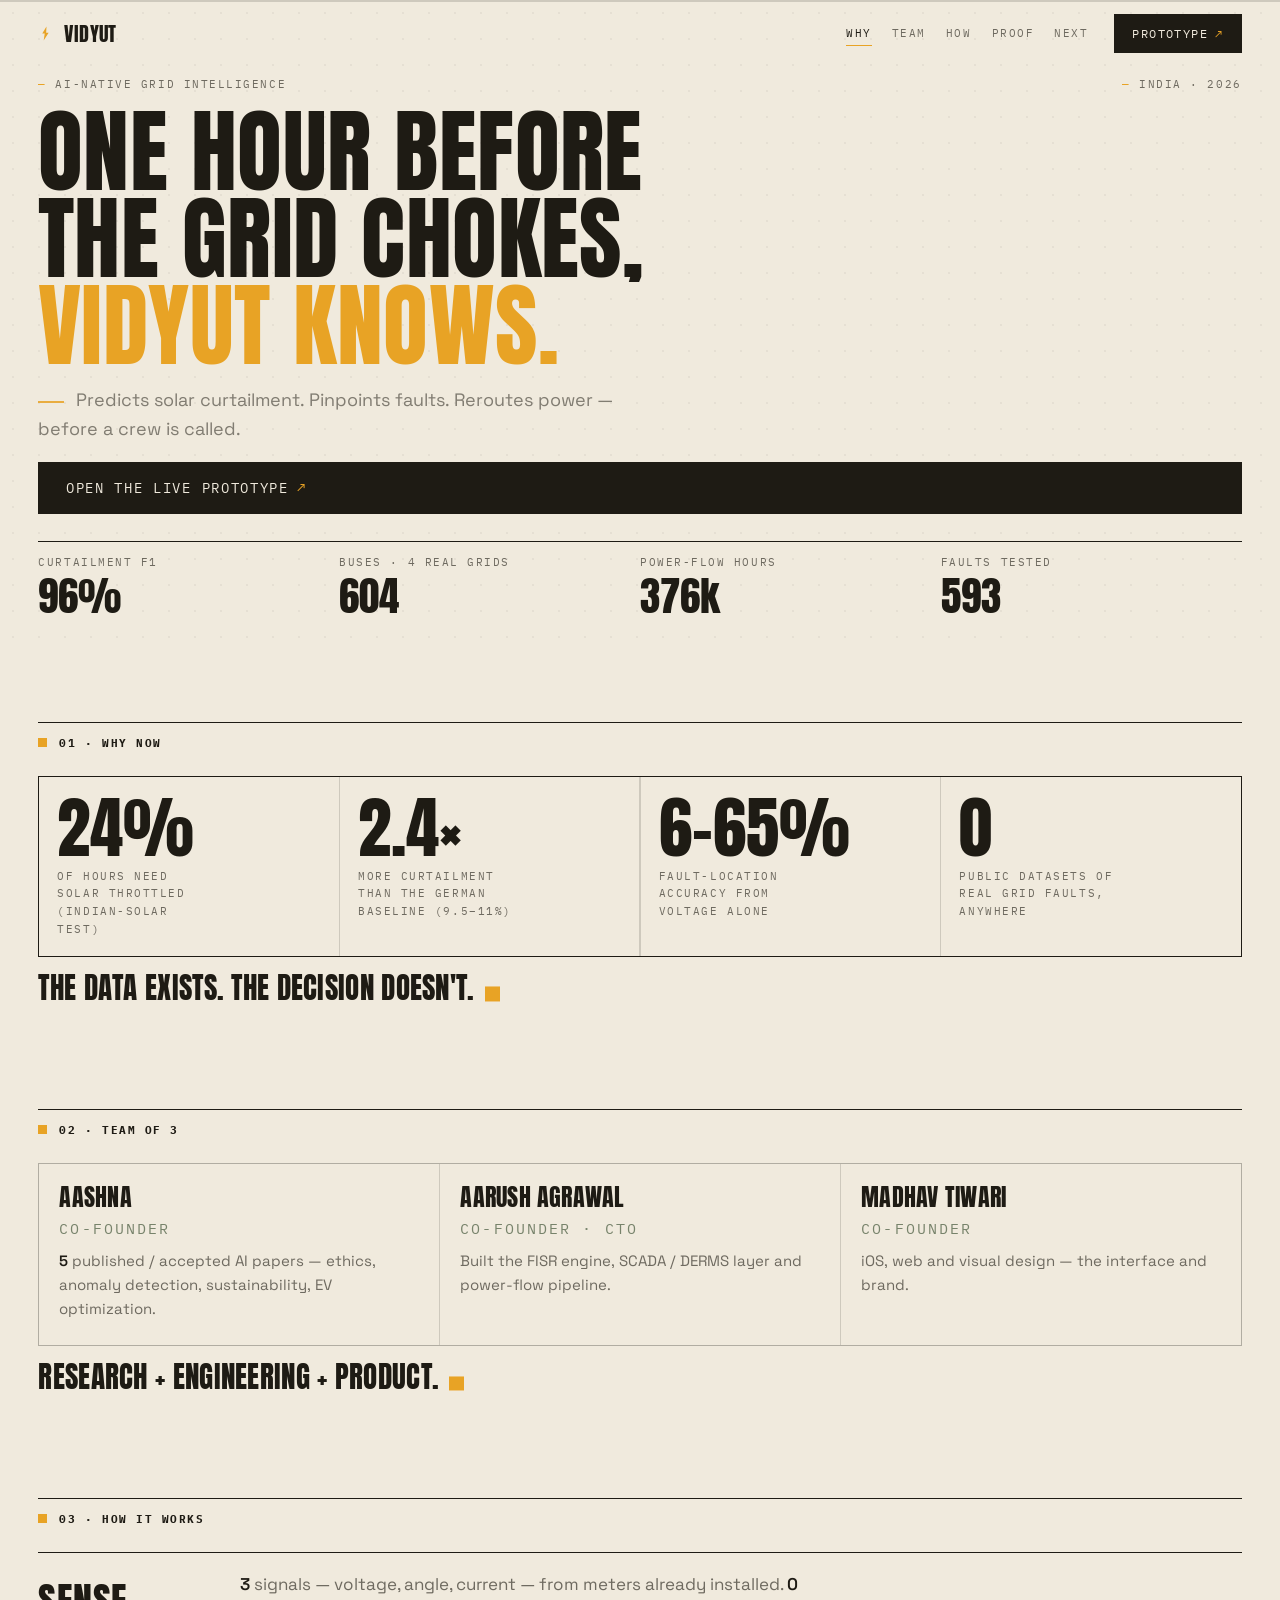
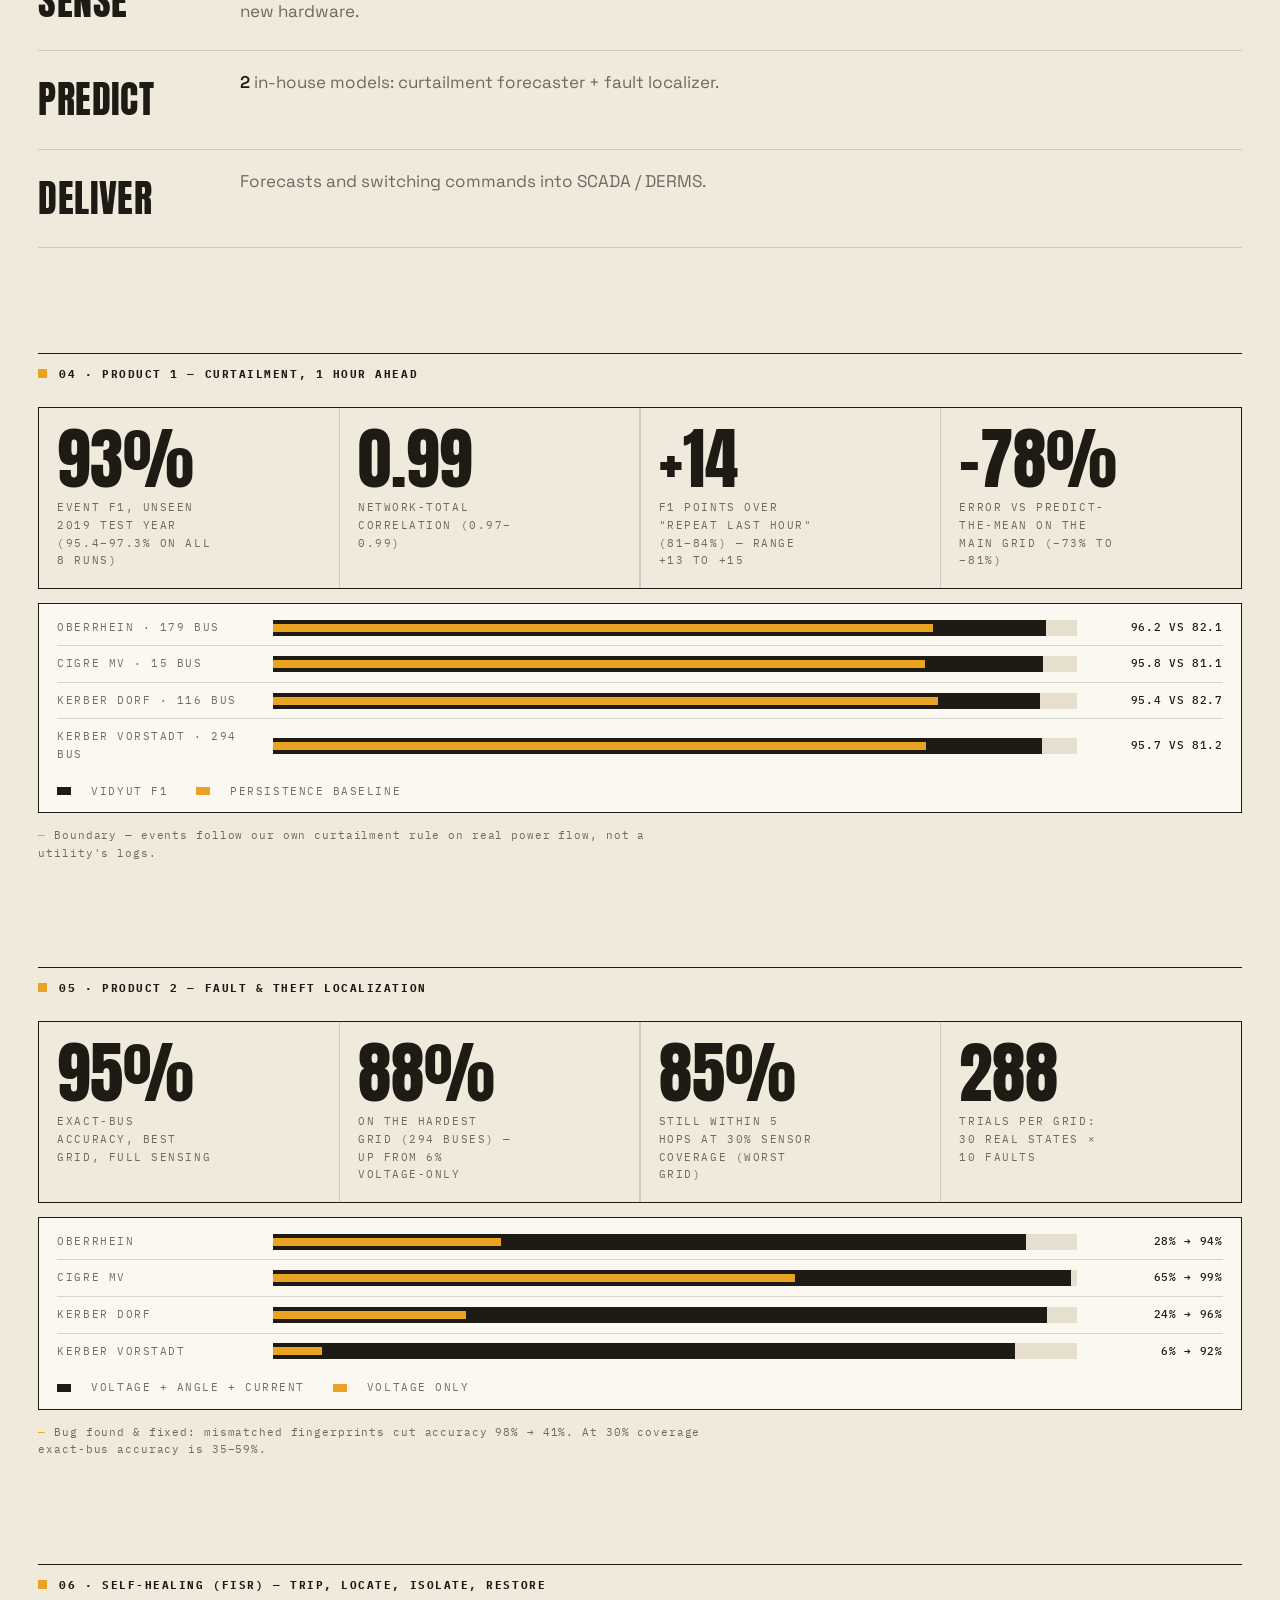
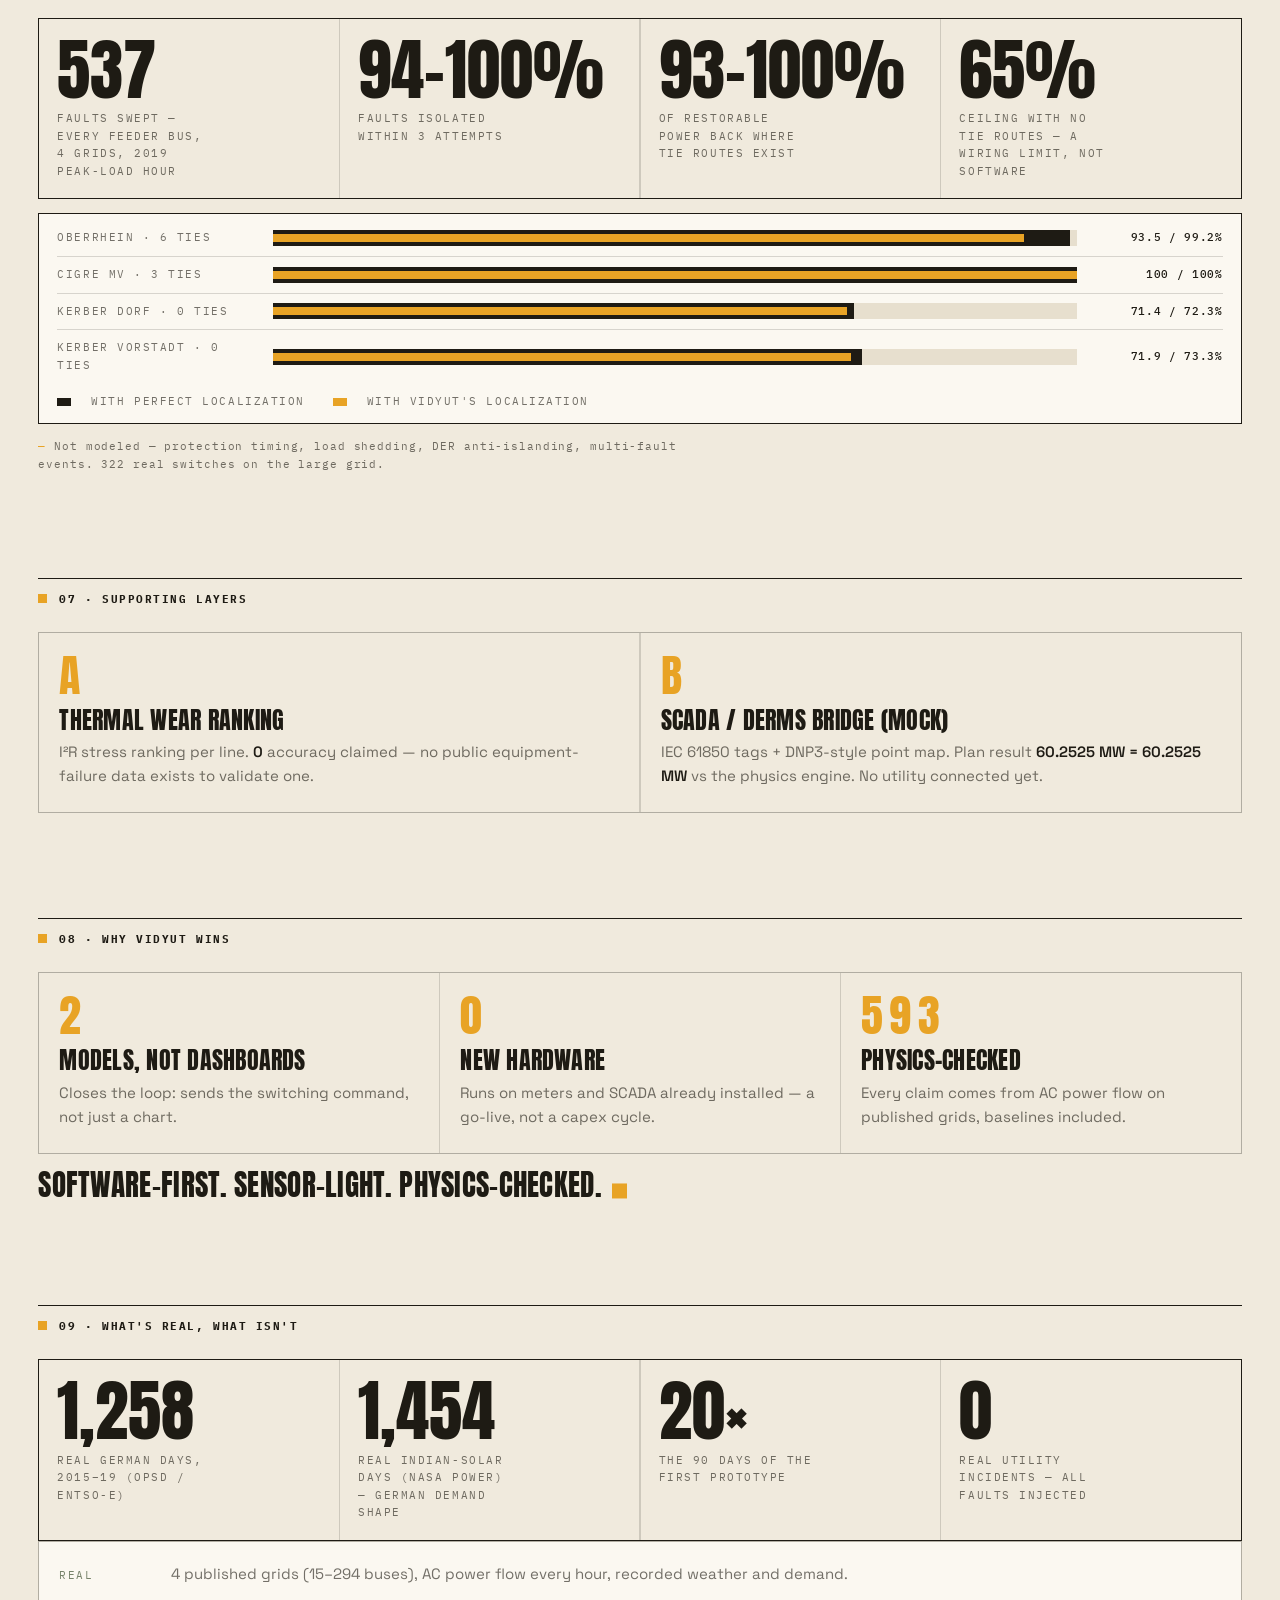
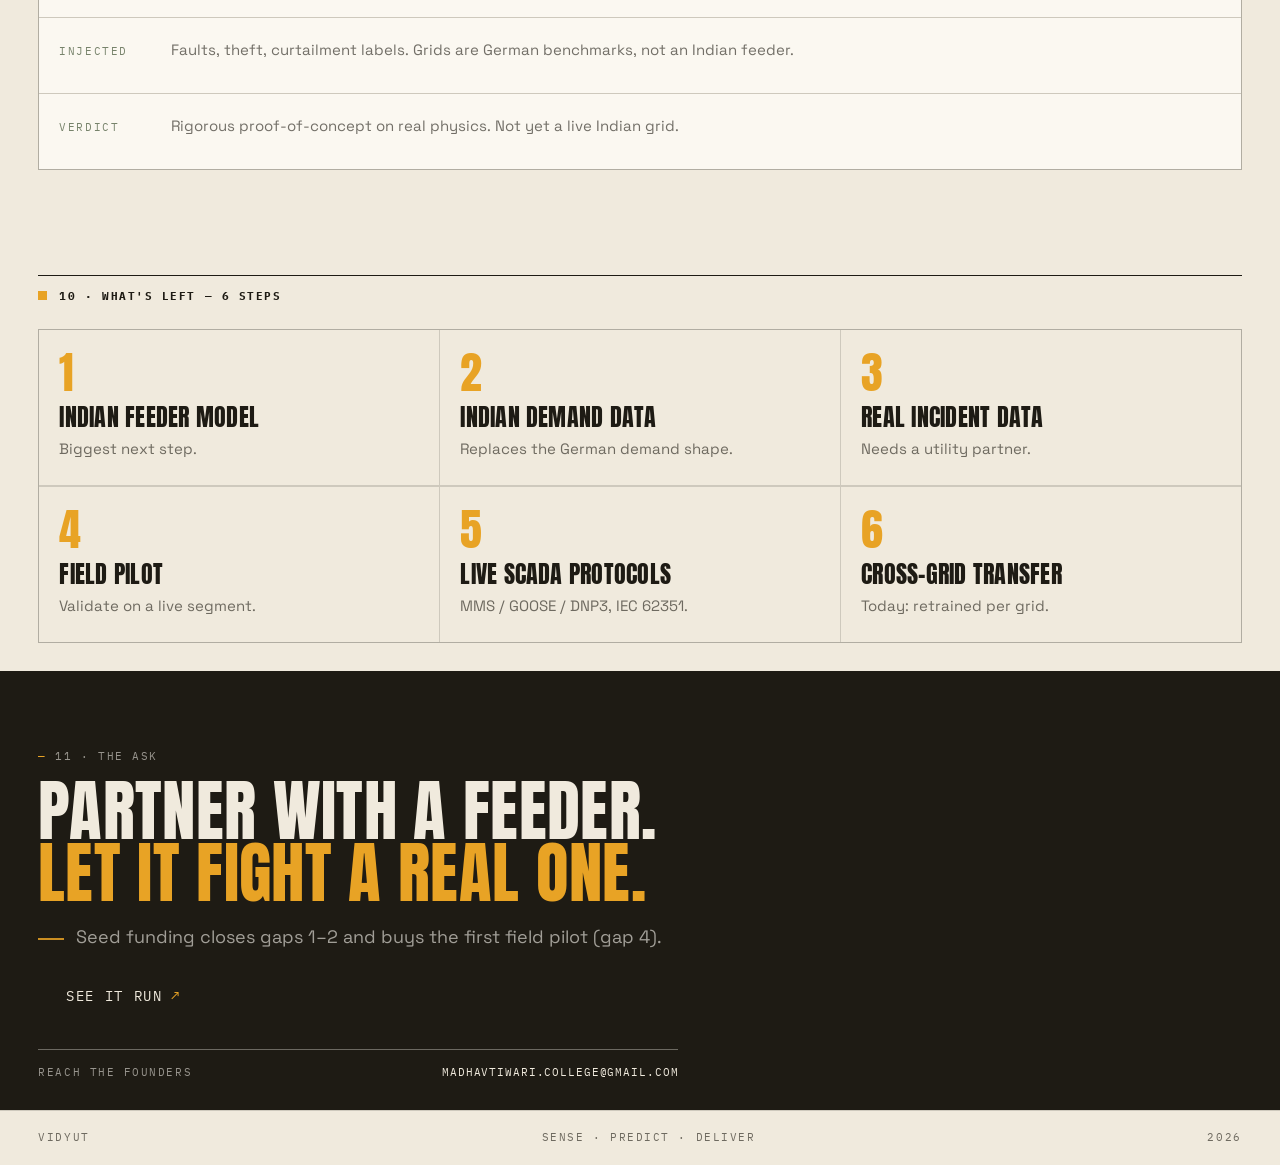
==== pitch/index.html @ 054ec623 "Add number-led pitch deck (pitch/) Rewrote the HTML pitch deck: ~39% fewer words, stat strips and co" ====
<!DOCTYPE html>
<html lang="en">
<head>
  <meta charset="UTF-8" />
  <meta name="viewport" content="width=device-width, initial-scale=1.0" />
  <title>Vidyut — Pitch Deck</title>
  <meta name="description" content="Vidyut: grid intelligence that predicts curtailment, localizes faults and heals the feeder." />
  <link rel="preconnect" href="https://fonts.googleapis.com" />
  <link rel="preconnect" href="https://fonts.gstatic.com" crossorigin />
  <link href="https://fonts.googleapis.com/css2?family=Anton&family=Space+Grotesk:wght@400;500;600&family=IBM+Plex+Mono:wght@400;500&display=swap" rel="stylesheet" />
  <link rel="stylesheet" href="styles.css" />
</head>
<body>

<div class="progress"><span id="bar"></span></div>

<header class="top" id="top">
  <a class="mark" href="#head">
    <svg viewBox="0 0 24 24" aria-hidden="true"><path d="M12 2 6 12h3.5L8 22l7-11h-3.5z"/></svg>
    <span>Vidyut</span>
  </a>
  <nav class="top-links">
    <a href="#why">Why</a>
    <a href="#team">Team</a>
    <a href="#how">How</a>
    <a href="#tested">Proof</a>
    <a href="#gaps">Next</a>
  </nav>
  <a class="cta" href="../website/index.html" target="_blank" rel="noopener">Prototype <em>↗</em></a>
</header>

<main class="deck" id="deck">

<!-- 1 · HEAD -->
<section class="pane head" id="head">
  <p class="meta mono"><span>AI-native grid intelligence</span><span>India · 2026</span></p>
  <h1 class="lines">
    <span class="line"><em>One hour before</em></span>
    <span class="line"><em>the grid chokes,</em></span>
    <span class="line"><em>Vidyut knows.</em></span>
  </h1>
  <p class="lede">Predicts solar curtailment. Pinpoints faults. Reroutes power — before a crew is called.</p>
  <a class="cta big" href="../website/index.html" target="_blank" rel="noopener">Open the live prototype <em>↗</em></a>
  <dl class="ticker">
    <div><dt class="mono">Curtailment F1</dt><dd data-count="96" data-after="%">0%</dd></div>
    <div><dt class="mono">Buses · 4 real grids</dt><dd data-count="604">0</dd></div>
    <div><dt class="mono">Power-flow hours</dt><dd data-count="376" data-k="k">0k</dd></div>
    <div><dt class="mono">Faults tested</dt><dd data-count="593">0</dd></div>
  </dl>
</section>

<!-- 2 · WHY -->
<section class="pane why" id="why">
  <h2 class="tag mono">01 · Why now</h2>
  <div class="board">
    <div class="cell"><span class="n" data-count="24" data-after="%">0%</span><span class="l mono">of hours need solar throttled (Indian-solar test)</span></div>
    <div class="cell"><span class="n">2.4×</span><span class="l mono">more curtailment than the German baseline (9.5–11%)</span></div>
    <div class="cell"><span class="n">6–65%</span><span class="l mono">fault-location accuracy from voltage alone</span></div>
    <div class="cell"><span class="n" data-count="0">0</span><span class="l mono">public datasets of real grid faults, anywhere</span></div>
  </div>
  <p class="aside">The data exists. The decision doesn't.</p>
</section>

<!-- 3 · TEAM -->
<section class="pane team" id="team">
  <h2 class="tag mono">02 · Team of 3</h2>
  <div class="ledger three">
    <article class="entry"><h3>Aashna</h3><p class="k mono">Co-founder</p><p><b>5</b> published / accepted AI papers — ethics, anomaly detection, sustainability, EV optimization.</p></article>
    <article class="entry"><h3>Aarush Agrawal</h3><p class="k mono">Co-founder · CTO</p><p>Built the FISR engine, SCADA / DERMS layer and power-flow pipeline.</p></article>
    <article class="entry"><h3>Madhav Tiwari</h3><p class="k mono">Co-founder</p><p>iOS, web and visual design — the interface and brand.</p></article>
  </div>
  <p class="aside">Research + engineering + product.</p>
</section>

<!-- 4 · HOW -->
<section class="pane how" id="how">
  <h2 class="tag mono">03 · How it works</h2>
  <ol class="rail">
    <li class="step"><span class="k mono">Sense</span><p><b>3</b> signals — voltage, angle, current — from meters already installed. <b>0</b> new hardware.</p></li>
    <li class="step"><span class="k mono">Predict</span><p><b>2</b> in-house models: curtailment forecaster + fault localizer.</p></li>
    <li class="step"><span class="k mono">Deliver</span><p>Forecasts and switching commands into SCADA / DERMS.</p></li>
  </ol>
</section>

<!-- 5 · PRODUCT 1 — CURTAILMENT -->
<section class="pane curtail" id="curtail">
  <h2 class="tag mono">04 · Product 1 — Curtailment, 1 hour ahead</h2>
  <div class="board">
    <div class="cell"><span class="n" data-count="96" data-after="%">0%</span><span class="l mono">event F1, unseen 2019 test year (95.4–97.3% on all 8 runs)</span></div>
    <div class="cell"><span class="n">0.99</span><span class="l mono">network-total correlation (0.97–0.99)</span></div>
    <div class="cell"><span class="n">+14</span><span class="l mono">F1 points over "repeat last hour" (81–84%) — range +13 to +15</span></div>
    <div class="cell"><span class="n">−78%</span><span class="l mono">error vs predict-the-mean on the main grid (−73% to −81%)</span></div>
  </div>
  <div class="bars" aria-label="Event F1 per grid, German 2019 test">
    <div class="bar-row"><span class="mono">Oberrhein · 179 bus</span><div class="track"><i class="hi" style="--w:96.2%"></i><i class="lo" style="--w:82.1%"></i></div><b class="mono">96.2 vs 82.1</b></div>
    <div class="bar-row"><span class="mono">CIGRE MV · 15 bus</span><div class="track"><i class="hi" style="--w:95.8%"></i><i class="lo" style="--w:81.1%"></i></div><b class="mono">95.8 vs 81.1</b></div>
    <div class="bar-row"><span class="mono">Kerber Dorf · 116 bus</span><div class="track"><i class="hi" style="--w:95.4%"></i><i class="lo" style="--w:82.7%"></i></div><b class="mono">95.4 vs 82.7</b></div>
    <div class="bar-row"><span class="mono">Kerber Vorstadt · 294 bus</span><div class="track"><i class="hi" style="--w:95.7%"></i><i class="lo" style="--w:81.2%"></i></div><b class="mono">95.7 vs 81.2</b></div>
    <p class="legend mono"><span class="k1"></span>Vidyut F1 <span class="k2"></span>Persistence baseline</p>
  </div>
  <p class="note mono">Boundary — events follow our own curtailment rule on real power flow, not a utility's logs.</p>
</section>

<!-- 6 · PRODUCT 2 — LOCALIZATION -->
<section class="pane localize" id="localize">
  <h2 class="tag mono">05 · Product 2 — Fault &amp; theft localization</h2>
  <div class="board">
    <div class="cell"><span class="n" data-count="99" data-after="%">0%</span><span class="l mono">exact-bus accuracy, best grid, full sensing</span></div>
    <div class="cell"><span class="n" data-count="92" data-after="%">0%</span><span class="l mono">on the hardest grid (294 buses) — up from 6% voltage-only</span></div>
    <div class="cell"><span class="n" data-count="89" data-after="%">0%</span><span class="l mono">still within 5 hops at 30% sensor coverage (worst grid)</span></div>
    <div class="cell"><span class="n" data-count="300">0</span><span class="l mono">trials per grid: 30 real states × 10 faults</span></div>
  </div>
  <div class="bars" aria-label="Exact-bus accuracy per grid">
    <div class="bar-row"><span class="mono">Oberrhein</span><div class="track"><i class="hi" style="--w:93.7%"></i><i class="lo" style="--w:28.3%"></i></div><b class="mono">28% → 94%</b></div>
    <div class="bar-row"><span class="mono">CIGRE MV</span><div class="track"><i class="hi" style="--w:99.3%"></i><i class="lo" style="--w:65%"></i></div><b class="mono">65% → 99%</b></div>
    <div class="bar-row"><span class="mono">Kerber Dorf</span><div class="track"><i class="hi" style="--w:96.3%"></i><i class="lo" style="--w:24%"></i></div><b class="mono">24% → 96%</b></div>
    <div class="bar-row"><span class="mono">Kerber Vorstadt</span><div class="track"><i class="hi" style="--w:92.3%"></i><i class="lo" style="--w:6%"></i></div><b class="mono">6% → 92%</b></div>
    <p class="legend mono"><span class="k1"></span>Voltage + angle + current <span class="k2"></span>Voltage only</p>
  </div>
  <p class="note mono">Bug found &amp; fixed: mismatched fingerprints cut accuracy 98% → 41%. At 30% coverage exact-bus accuracy is 35–59%.</p>
</section>

<!-- 7 · SELF-HEALING -->
<section class="pane heal" id="heal">
  <h2 class="tag mono">06 · Self-healing (FISR) — trip, locate, isolate, restore</h2>
  <div class="board">
    <div class="cell"><span class="n" data-count="593">0</span><span class="l mono">faults swept — every feeder bus, 4 grids, 2019 peak-load hour</span></div>
    <div class="cell"><span class="n">94–100%</span><span class="l mono">faults isolated within 3 attempts</span></div>
    <div class="cell"><span class="n">93–100%</span><span class="l mono">of restorable power back where tie routes exist</span></div>
    <div class="cell"><span class="n" data-count="72" data-after="%">0%</span><span class="l mono">ceiling with no tie routes — a wiring limit, not software</span></div>
  </div>
  <div class="bars" aria-label="Load restored per grid">
    <div class="bar-row"><span class="mono">Oberrhein · 6 ties</span><div class="track"><i class="hi" style="--w:99.2%"></i><i class="lo" style="--w:93.5%"></i></div><b class="mono">93.5 / 99.2%</b></div>
    <div class="bar-row"><span class="mono">CIGRE MV · 3 ties</span><div class="track"><i class="hi" style="--w:100%"></i><i class="lo" style="--w:100%"></i></div><b class="mono">100 / 100%</b></div>
    <div class="bar-row"><span class="mono">Kerber Dorf · 0 ties</span><div class="track"><i class="hi" style="--w:72.3%"></i><i class="lo" style="--w:71.4%"></i></div><b class="mono">71.4 / 72.3%</b></div>
    <div class="bar-row"><span class="mono">Kerber Vorstadt · 0 ties</span><div class="track"><i class="hi" style="--w:73.3%"></i><i class="lo" style="--w:71.9%"></i></div><b class="mono">71.9 / 73.3%</b></div>
    <p class="legend mono"><span class="k1"></span>With perfect localization <span class="k2"></span>With Vidyut's localization</p>
  </div>
  <p class="note mono">Not modeled — protection timing, load shedding, DER anti-islanding, multi-fault events. 322 real switches on the large grid.</p>
</section>

<!-- 8 · MAINTENANCE + SCADA -->
<section class="pane ops" id="ops">
  <h2 class="tag mono">07 · Supporting layers</h2>
  <div class="ledger two">
    <article class="entry">
      <span class="no mono">a</span>
      <h3>Thermal wear ranking</h3>
      <p>I²R stress ranking per line. <b>0</b> accuracy claimed — no public equipment-failure data exists to validate one.</p>
    </article>
    <article class="entry">
      <span class="no mono">b</span>
      <h3>SCADA / DERMS bridge (mock)</h3>
      <p>IEC 61850 tags + DNP3-style point map. Plan result <b>60.2525 MW = 60.2525 MW</b> vs the physics engine. No utility connected yet.</p>
    </article>
  </div>
</section>

<!-- 9 · WHY US -->
<section class="pane whyus" id="whyus">
  <h2 class="tag mono">08 · Why Vidyut wins</h2>
  <div class="ledger three">
    <article class="entry">
      <span class="no mono">2</span>
      <h3>Models, not dashboards</h3>
      <p>Closes the loop: sends the switching command, not just a chart.</p>
    </article>
    <article class="entry">
      <span class="no mono">0</span>
      <h3>New hardware</h3>
      <p>Runs on meters and SCADA already installed — a go-live, not a capex cycle.</p>
    </article>
    <article class="entry">
      <span class="no mono">593</span>
      <h3>Physics-checked</h3>
      <p>Every claim comes from AC power flow on published grids, baselines included.</p>
    </article>
  </div>
  <p class="aside">Software-first. Sensor-light. Physics-checked.</p>
</section>

<!-- 10 · TESTED -->
<section class="pane tested" id="tested">
  <h2 class="tag mono">09 · What's real, what isn't</h2>
  <div class="board">
    <div class="cell"><span class="n" data-count="1816">0</span><span class="l mono">real German days, 2015–19 (OPSD / ENTSO-E)</span></div>
    <div class="cell"><span class="n" data-count="2099">0</span><span class="l mono">real Indian-solar days (NASA POWER) — German demand shape</span></div>
    <div class="cell"><span class="n">20×</span><span class="l mono">the 90 days of the first prototype</span></div>
    <div class="cell"><span class="n" data-count="0">0</span><span class="l mono">real utility incidents — all faults injected</span></div>
  </div>
  <div class="ledger rows">
    <div class="entry flat"><span class="k mono">Real</span><p>4 published grids (15–294 buses), AC power flow every hour, recorded weather and demand.</p></div>
    <div class="entry flat"><span class="k mono">Injected</span><p>Faults, theft, curtailment labels. Grids are German benchmarks, not an Indian feeder.</p></div>
    <div class="entry flat"><span class="k mono">Verdict</span><p>Rigorous proof-of-concept on real physics. Not yet a live Indian grid.</p></div>
  </div>
</section>

<!-- 11 · GAPS -->
<section class="pane gaps" id="gaps">
  <h2 class="tag mono">10 · What's left — 6 steps</h2>
  <div class="ledger three">
    <article class="entry"><span class="no mono">1</span><h3>Indian feeder model</h3><p>Biggest next step.</p></article>
    <article class="entry"><span class="no mono">2</span><h3>Indian demand data</h3><p>Replaces the German demand shape.</p></article>
    <article class="entry"><span class="no mono">3</span><h3>Real incident data</h3><p>Needs a utility partner.</p></article>
    <article class="entry"><span class="no mono">4</span><h3>Field pilot</h3><p>Validate on a live segment.</p></article>
    <article class="entry"><span class="no mono">5</span><h3>Live SCADA protocols</h3><p>MMS / GOOSE / DNP3, IEC 62351.</p></article>
    <article class="entry"><span class="no mono">6</span><h3>Cross-grid transfer</h3><p>Today: retrained per grid.</p></article>
  </div>
</section>

<!-- 12 · ASK -->
<section class="pane ask" id="ask">
  <p class="meta mono"><span>11 · The ask</span></p>
  <h2 class="lines">
    <span class="line"><em>Partner with a feeder.</em></span>
    <span class="line"><em>Let it fight a real one.</em></span>
  </h2>
  <p class="lede">Seed funding closes gaps 1–2 and buys the first field pilot (gap 4).</p>
  <a class="cta big" href="../website/index.html" target="_blank" rel="noopener">See it run <em>↗</em></a>
  <div class="contact mono">
    <span>Reach the founders</span>
    <a href="mailto:madhavtiwari.college@gmail.com" id="email-link">madhavtiwari.college@gmail.com</a>
  </div>
</section>

</main>

<footer class="base mono">
  <span>Vidyut</span><span>Sense · Predict · Deliver</span><span>2026</span>
</footer>

<script src="script.js"></script>
</body>
</html>
---- pitch/styles.css ----
/* ============ Vidyut pitch — inspired by, not copied from, the prototype ============ */
:root{
  --paper:#F0EADD;
  --flax:#E7DFCE;
  --coal:#1E1B14;
  --sand:#FBF8F1;
  --olive:#77836B;
  --volt:#E8A325;
  --rule:rgba(30,27,20,.16);
  --soft:rgba(30,27,20,.62);
  --d:'Anton',Impact,sans-serif;
  --b:'Space Grotesk','Helvetica Neue',sans-serif;
  --m:'IBM Plex Mono',ui-monospace,monospace;
  --g:clamp(16px,3vw,46px);
  --fast:cubic-bezier(.6,0,.2,1);
  --soft-out:cubic-bezier(.16,1,.3,1);
}
*{box-sizing:border-box;margin:0;padding:0}
html{scroll-behavior:smooth;scroll-padding-top:84px}
body{background:var(--paper);color:var(--coal);font-family:var(--b);font-size:17px;line-height:1.6;-webkit-font-smoothing:antialiased;overflow-x:hidden}
a{color:inherit;text-decoration:none}
::selection{background:var(--volt);color:var(--coal)}
:focus-visible{outline:2px solid var(--volt);outline-offset:3px}

.mono{font-family:var(--m);font-size:11px;letter-spacing:.14em;text-transform:uppercase}

/* progress rule */
.progress{position:fixed;top:0;left:0;right:0;height:2px;background:var(--rule);z-index:60}
.progress span{display:block;height:100%;width:0;background:var(--volt)}

/* ---------- header ---------- */
.top{position:fixed;top:0;left:0;right:0;z-index:50;display:flex;align-items:center;gap:26px;padding:14px var(--g);transition:background .4s,border-color .4s}
.top.ruled{background:rgba(240,234,221,.88);backdrop-filter:blur(8px);-webkit-backdrop-filter:blur(8px);border-bottom:1px solid var(--rule)}
.mark{display:flex;align-items:center;gap:9px;font-family:var(--d);font-size:20px;letter-spacing:.02em;text-transform:uppercase}
.mark svg{width:17px;height:17px;fill:var(--volt)}
.top-links{display:flex;gap:20px;margin-left:auto;font-family:var(--m);font-size:11px;letter-spacing:.14em;text-transform:uppercase}
.top-links a{position:relative;padding:4px 0;color:var(--soft);transition:color .25s}
.top-links a::after{content:"";position:absolute;left:0;right:100%;bottom:0;height:1.5px;background:var(--volt);transition:right .3s var(--soft-out)}
.top-links a:hover{color:var(--coal)}
.top-links a:hover::after,.top-links a.active::after{right:0}
.top-links a.active{color:var(--coal)}
@media(max-width:700px){.top-links{display:none}}

/* ---------- CTA ---------- */
.cta{display:inline-flex;align-items:center;gap:.6em;font-family:var(--m);font-size:12px;letter-spacing:.12em;text-transform:uppercase;padding:.75em 1.4em;border:1.5px solid var(--coal);background:var(--coal);color:var(--paper);transition:color .3s var(--fast),background .3s var(--fast),border-color .3s var(--fast)}
.cta em{font-style:normal;color:var(--volt);transition:color .3s}
.cta:hover{background:var(--volt);border-color:var(--volt);color:var(--coal)}
.cta:hover em{color:var(--coal)}
.cta.big{font-size:14px;padding:1em 1.9em}

/* ---------- sections ---------- */
/* sections size to their content — no 100vh centering voids */
.pane{display:flex;flex-direction:column;padding:calc(var(--g) + 38px) var(--g) calc(var(--g) - 10px)}
/* one seamless paper field across all sections — cards carry the variation */
.head{background-image:radial-gradient(rgba(30,27,20,0.05) 1px,transparent 1px);background-size:26px 26px}

.tag{color:var(--coal);border-top:1.5px solid var(--coal);padding-top:12px;margin-bottom:clamp(16px,2.6vh,30px)}
.tag::before{content:"";display:inline-block;width:9px;height:9px;background:var(--volt);margin-right:12px;transform:translateY(0)}

/* hero */
.meta{display:flex;justify-content:space-between;gap:18px;color:var(--soft);margin-bottom:clamp(10px,1.6vh,20px)}
.meta span::before{content:"— ";color:var(--volt)}
h1,h2.lines{font-family:var(--d);font-weight:400;text-transform:uppercase;line-height:.94;letter-spacing:.005em}
h1{font-size:clamp(48px,7.2vw,120px)}
h2.lines{font-size:clamp(36px,5.2vw,84px)}
.line{display:block;overflow:hidden}
body.js .line em{display:block;font-style:normal;transform:translateY(112%);transition:transform .9s var(--soft-out);transition-delay:var(--d,0s);will-change:transform}
body.js .line.in em{transform:none}
h1 .line:nth-child(3) em,h2 .line:nth-child(2) em{color:var(--volt)}
.lede{max-width:52ch;font-size:clamp(15px,1.5vw,18px);color:var(--soft);margin:clamp(12px,2vh,20px) 0}
.lede::before{content:"";display:inline-block;width:26px;height:2px;background:var(--volt);vertical-align:middle;margin-right:12px}
body.js .lede{opacity:0;transform:translateY(18px);transition:opacity .7s var(--soft-out),transform .7s var(--soft-out)}
body.js .lede.in{opacity:1;transform:none}
body.js .lede.in{opacity:.85}
body.js .aside{opacity:0;transform:translateY(18px);transition:opacity .7s var(--soft-out),transform .7s var(--soft-out)}
.aside{margin-top:16px;font-family:var(--d);font-weight:400;text-transform:uppercase;font-size:clamp(19px,2.3vw,30px);letter-spacing:.01em;line-height:1.05}
.aside::after{content:"";display:inline-block;width:.5em;height:.5em;background:var(--volt);margin-left:.35em;transform:translateY(.05em)}
body.js .aside.in{opacity:1;transform:none}

/* stats ticker under hero */
.ticker{display:grid;grid-template-columns:repeat(4,1fr);border-top:1.5px solid var(--coal);margin-top:clamp(16px,3vh,32px)}
@media(max-width:760px){.ticker{grid-template-columns:repeat(2,1fr)}}
.ticker>div{padding:12px 12px 0 0}
.ticker dt{color:var(--soft);margin-bottom:4px;display:block}
.ticker dd{font-family:var(--d);font-size:clamp(28px,3.2vw,44px);line-height:1;font-variant-numeric:tabular-nums}

/* the sections below share hidden-until-revealed containers (JS only) */
body.js .rail,body.js .board,body.js .ledger,body.js .list{opacity:0;transform:translateY(30px);transition:opacity .8s var(--soft-out),transform .8s var(--soft-out)}
body.js .rail.in,body.js .board.in,body.js .ledger.in,body.js .list.in{opacity:1;transform:none}

/* ledger entries */
.ledger{display:grid;gap:1.5px;background:var(--rule);border:1px solid var(--rule)}
.ledger.two{grid-template-columns:1fr 1fr}
.ledger.three{grid-template-columns:repeat(3,1fr)}
@media(max-width:760px){.ledger.two,.ledger.three{grid-template-columns:1fr}}
.entry{background:var(--paper);padding:20px 20px 24px;position:relative;overflow:hidden}
.entry::after{content:"";position:absolute;left:0;bottom:0;height:3px;width:0;background:var(--volt);transition:width .55s var(--soft-out)}
.entry:hover::after{width:100%}
.entry .no{font-family:var(--d);font-size:36px;color:var(--volt);line-height:1;display:block;margin-bottom:10px}
.entry h3{font-family:var(--d);font-weight:400;text-transform:uppercase;font-size:clamp(19px,1.9vw,26px);letter-spacing:.01em;margin-bottom:8px;line-height:1.05}
.entry p{color:var(--soft);font-size:15px}
.entry .k{color:var(--olive);margin-bottom:8px;display:block}
.entry.flat{display:grid;grid-template-columns:96px 1fr;gap:16px;align-items:baseline;background:var(--sand)}
.entry.flat:hover::after{width:0}

/* how rail */
.rail{list-style:none;border-top:1.5px solid var(--coal)}
.step{display:grid;grid-template-columns:180px 1fr;gap:22px;padding:18px 0;border-bottom:1px solid var(--rule);align-items:start;transition:transform .4s var(--soft-out)}
.step:hover{transform:translateX(10px)}
.step .k{font-family:var(--d);font-weight:400;text-transform:uppercase;font-size:clamp(24px,3vw,40px);letter-spacing:.01em;transition:color .3s}
.step:hover .k{color:var(--volt)}
.step p{color:var(--soft);max-width:52ch}
@media(max-width:680px){.step{grid-template-columns:1fr;gap:10px}}

/* numbers board */
.board{display:grid;grid-template-columns:repeat(4,1fr);gap:1.5px;background:var(--rule);border:1.5px solid var(--coal)}
@media(max-width:860px){.board{grid-template-columns:repeat(2,1fr)}}
.cell{padding:20px 18px 18px;background:var(--paper)}
.cell .n{display:block;font-family:var(--d);font-size:clamp(44px,5.2vw,74px);line-height:.95;font-variant-numeric:tabular-nums;margin-bottom:8px;transition:transform .4s var(--soft-out)}
.cell:hover .n{transform:translateX(10px)}
.cell .l{color:var(--soft);display:block;max-width:22ch}

/* built list */
.list{list-style:none;border-top:1.5px solid var(--coal)}
.list li{display:grid;grid-template-columns:56px 220px 1fr;gap:20px;padding:18px 0;border-bottom:1px solid var(--rule);align-items:baseline;transition:background .3s}
.list li:hover{background:var(--sand)}
.list i{font-family:var(--m);font-style:normal;color:var(--volt);font-size:12px;letter-spacing:.14em}
.list h3{font-family:var(--d);font-weight:400;text-transform:uppercase;font-size:22px;letter-spacing:.01em;line-height:1.05}
.list p{color:var(--soft);font-size:15px}
@media(max-width:760px){.list li{grid-template-columns:40px 1fr;grid-template-rows:auto auto}.list p{grid-column:2}}

/* footer ask band */
.ask{background:var(--coal);color:var(--paper)}
.ask .meta{color:rgba(251,248,241,.55)}
.ask .lede{color:rgba(251,248,241,.7)}
.ask .line em{color:var(--paper)}

/* contact row on the dark ask pane */
.contact{display:flex;justify-content:space-between;align-items:baseline;gap:18px;max-width:640px;border-top:1.5px solid rgba(251,248,241,.35);margin-top:clamp(18px,3vh,30px);padding-top:14px}
.contact span{color:rgba(251,248,241,.55)}
.contact a{color:var(--paper);position:relative;letter-spacing:.08em}
.contact a::after{content:"";position:absolute;left:0;right:100%;bottom:-2px;height:1.5px;background:var(--volt);transition:right .3s var(--soft-out)}
.contact a:hover{color:var(--volt)}
.contact a:hover::after{right:0}

.base{display:flex;justify-content:space-between;gap:16px;flex-wrap:wrap;padding:18px var(--g);color:var(--soft);border-top:1px solid var(--rule)}

/* ---------- scroll animations ---------- */
.tick{opacity:0;transform:translateY(26px);transition:opacity .8s var(--soft-out),transform .8s var(--soft-out);transition-delay:var(--d,0s)}
.tick.in{opacity:1;transform:none}

@media(prefers-reduced-motion:reduce){
  *,*::before,*::after{animation:none!important;transition:none!important}
  body.js .line em{opacity:1;transform:none}
  body.js .lede,body.js .rail,body.js .board,body.js .ledger,body.js .list,body.js .ticker{opacity:1;transform:none}
  .tick{opacity:1;transform:none}
  .lede{opacity:1;transform:none}
}

/* ---------- number-led additions: comparison bars, notes ---------- */
.entry p b,.step p b{color:var(--coal);font-weight:600}
.entry .no{font-size:44px}
.bars{margin-top:14px;border:1.5px solid var(--coal);background:var(--sand);padding:6px 18px 12px}
.bar-row{display:grid;grid-template-columns:200px 1fr 130px;gap:16px;align-items:center;padding:9px 0;border-bottom:1px solid var(--rule)}
.bar-row:last-of-type{border-bottom:0}
.bar-row>span{color:var(--soft)}
.bar-row>b{text-align:right;font-weight:500;letter-spacing:.06em}
.track{position:relative;height:16px;background:var(--flax)}
.track i{position:absolute;left:0;top:0;bottom:0;width:0;transition:width 1.1s var(--soft-out)}
.track i.hi{background:var(--coal)}
.track i.lo{background:var(--volt);top:4px;bottom:4px}
.bars.in .track i{width:var(--w)}
.legend{display:flex;gap:18px;align-items:center;flex-wrap:wrap;color:var(--soft);padding-top:10px}
.legend span{display:inline-block;width:14px;height:8px;margin-right:2px}
.legend .k1{background:var(--coal)}
.legend .k2{background:var(--volt);margin-left:10px}
.note{color:var(--soft);margin-top:14px;max-width:96ch;letter-spacing:.08em;line-height:1.6;text-transform:none}
.note::before{content:"— ";color:var(--volt)}
@media(max-width:760px){.bar-row{grid-template-columns:1fr;gap:6px}.bar-row>b{text-align:left}}
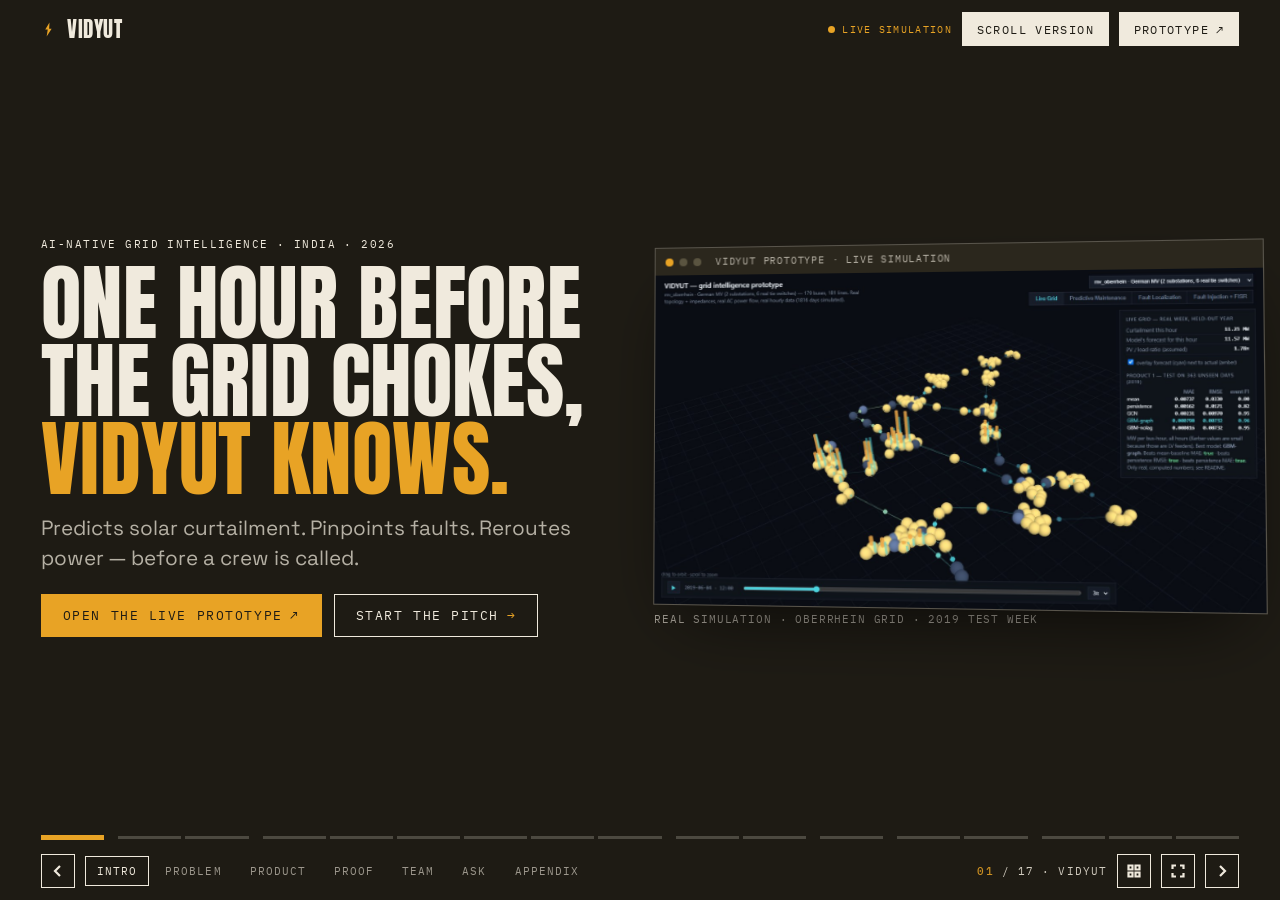
==== commit 300811bd: "Pitch deck: full-screen slides with nav bar, product screenshots, diagrams - New slide deck (pitch/i" ====
--- a/pitch/index.html
+++ b/pitch/index.html
@@ -5,230 +5,245 @@
   <meta name="viewport" content="width=device-width, initial-scale=1.0" />
   <title>Vidyut — Pitch Deck</title>
   <meta name="description" content="Vidyut: grid intelligence that predicts curtailment, localizes faults and heals the feeder." />
-  <link rel="preconnect" href="https://fonts.googleapis.com" />
-  <link rel="preconnect" href="https://fonts.gstatic.com" crossorigin />
+  <link rel="preconnect" href="https://fonts.googleapis.com" /><link rel="preconnect" href="https://fonts.gstatic.com" crossorigin />
   <link href="https://fonts.googleapis.com/css2?family=Anton&family=Space+Grotesk:wght@400;500;600&family=IBM+Plex+Mono:wght@400;500&display=swap" rel="stylesheet" />
-  <link rel="stylesheet" href="styles.css" />
+  <link rel="stylesheet" href="deck.css" />
 </head>
 <body>
-
-<div class="progress"><span id="bar"></span></div>
-
-<header class="top" id="top">
-  <a class="mark" href="#head">
-    <svg viewBox="0 0 24 24" aria-hidden="true"><path d="M12 2 6 12h3.5L8 22l7-11h-3.5z"/></svg>
-    <span>Vidyut</span>
-  </a>
-  <nav class="top-links">
-    <a href="#why">Why</a>
-    <a href="#team">Team</a>
-    <a href="#how">How</a>
-    <a href="#tested">Proof</a>
-    <a href="#gaps">Next</a>
-  </nav>
-  <a class="cta" href="../website/index.html" target="_blank" rel="noopener">Prototype <em>↗</em></a>
+<header class="topbar">
+  <a class="mark" href="#1"><svg viewBox="0 0 24 24" aria-hidden="true"><path d="M12 2 6 12h3.5L8 22l7-11h-3.5z"/></svg><span>Vidyut</span></a>
+  <div class="tb-r"><span class="live mono" style="font-size:10px">Live simulation</span><a class="cta ghost" href="scroll-version.html">Scroll version</a><a class="cta" href="../website/index.html" target="_blank" rel="noopener">Prototype <em>↗</em></a></div>
 </header>
 
-<main class="deck" id="deck">
-
-<!-- 1 · HEAD -->
-<section class="pane head" id="head">
-  <p class="meta mono"><span>AI-native grid intelligence</span><span>India · 2026</span></p>
-  <h1 class="lines">
-    <span class="line"><em>One hour before</em></span>
-    <span class="line"><em>the grid chokes,</em></span>
-    <span class="line"><em>Vidyut knows.</em></span>
-  </h1>
-  <p class="lede">Predicts solar curtailment. Pinpoints faults. Reroutes power — before a crew is called.</p>
-  <a class="cta big" href="../website/index.html" target="_blank" rel="noopener">Open the live prototype <em>↗</em></a>
-  <dl class="ticker">
-    <div><dt class="mono">Curtailment F1</dt><dd data-count="96" data-after="%">0%</dd></div>
-    <div><dt class="mono">Buses · 4 real grids</dt><dd data-count="604">0</dd></div>
-    <div><dt class="mono">Power-flow hours</dt><dd data-count="376" data-k="k">0k</dd></div>
-    <div><dt class="mono">Faults tested</dt><dd data-count="593">0</dd></div>
-  </dl>
-</section>
-
-<!-- 2 · WHY -->
-<section class="pane why" id="why">
-  <h2 class="tag mono">01 · Why now</h2>
-  <div class="board">
-    <div class="cell"><span class="n" data-count="24" data-after="%">0%</span><span class="l mono">of hours need solar throttled (Indian-solar test)</span></div>
-    <div class="cell"><span class="n">2.4×</span><span class="l mono">more curtailment than the German baseline (9.5–11%)</span></div>
-    <div class="cell"><span class="n">6–65%</span><span class="l mono">fault-location accuracy from voltage alone</span></div>
-    <div class="cell"><span class="n" data-count="0">0</span><span class="l mono">public datasets of real grid faults, anywhere</span></div>
-  </div>
-  <p class="aside">The data exists. The decision doesn't.</p>
-</section>
-
-<!-- 3 · TEAM -->
-<section class="pane team" id="team">
-  <h2 class="tag mono">02 · Team of 3</h2>
-  <div class="ledger three">
-    <article class="entry"><h3>Aashna</h3><p class="k mono">Co-founder</p><p><b>5</b> published / accepted AI papers — ethics, anomaly detection, sustainability, EV optimization.</p></article>
-    <article class="entry"><h3>Aarush Agrawal</h3><p class="k mono">Co-founder · CTO</p><p>Built the FISR engine, SCADA / DERMS layer and power-flow pipeline.</p></article>
-    <article class="entry"><h3>Madhav Tiwari</h3><p class="k mono">Co-founder</p><p>iOS, web and visual design — the interface and brand.</p></article>
-  </div>
-  <p class="aside">Research + engineering + product.</p>
-</section>
-
-<!-- 4 · HOW -->
-<section class="pane how" id="how">
-  <h2 class="tag mono">03 · How it works</h2>
-  <ol class="rail">
-    <li class="step"><span class="k mono">Sense</span><p><b>3</b> signals — voltage, angle, current — from meters already installed. <b>0</b> new hardware.</p></li>
-    <li class="step"><span class="k mono">Predict</span><p><b>2</b> in-house models: curtailment forecaster + fault localizer.</p></li>
-    <li class="step"><span class="k mono">Deliver</span><p>Forecasts and switching commands into SCADA / DERMS.</p></li>
-  </ol>
-</section>
-
-<!-- 5 · PRODUCT 1 — CURTAILMENT -->
-<section class="pane curtail" id="curtail">
-  <h2 class="tag mono">04 · Product 1 — Curtailment, 1 hour ahead</h2>
-  <div class="board">
-    <div class="cell"><span class="n" data-count="96" data-after="%">0%</span><span class="l mono">event F1, unseen 2019 test year (95.4–97.3% on all 8 runs)</span></div>
-    <div class="cell"><span class="n">0.99</span><span class="l mono">network-total correlation (0.97–0.99)</span></div>
-    <div class="cell"><span class="n">+14</span><span class="l mono">F1 points over "repeat last hour" (81–84%) — range +13 to +15</span></div>
-    <div class="cell"><span class="n">−78%</span><span class="l mono">error vs predict-the-mean on the main grid (−73% to −81%)</span></div>
-  </div>
-  <div class="bars" aria-label="Event F1 per grid, German 2019 test">
-    <div class="bar-row"><span class="mono">Oberrhein · 179 bus</span><div class="track"><i class="hi" style="--w:96.2%"></i><i class="lo" style="--w:82.1%"></i></div><b class="mono">96.2 vs 82.1</b></div>
-    <div class="bar-row"><span class="mono">CIGRE MV · 15 bus</span><div class="track"><i class="hi" style="--w:95.8%"></i><i class="lo" style="--w:81.1%"></i></div><b class="mono">95.8 vs 81.1</b></div>
-    <div class="bar-row"><span class="mono">Kerber Dorf · 116 bus</span><div class="track"><i class="hi" style="--w:95.4%"></i><i class="lo" style="--w:82.7%"></i></div><b class="mono">95.4 vs 82.7</b></div>
-    <div class="bar-row"><span class="mono">Kerber Vorstadt · 294 bus</span><div class="track"><i class="hi" style="--w:95.7%"></i><i class="lo" style="--w:81.2%"></i></div><b class="mono">95.7 vs 81.2</b></div>
-    <p class="legend mono"><span class="k1"></span>Vidyut F1 <span class="k2"></span>Persistence baseline</p>
-  </div>
-  <p class="note mono">Boundary — events follow our own curtailment rule on real power flow, not a utility's logs.</p>
-</section>
-
-<!-- 6 · PRODUCT 2 — LOCALIZATION -->
-<section class="pane localize" id="localize">
-  <h2 class="tag mono">05 · Product 2 — Fault &amp; theft localization</h2>
-  <div class="board">
-    <div class="cell"><span class="n" data-count="99" data-after="%">0%</span><span class="l mono">exact-bus accuracy, best grid, full sensing</span></div>
-    <div class="cell"><span class="n" data-count="92" data-after="%">0%</span><span class="l mono">on the hardest grid (294 buses) — up from 6% voltage-only</span></div>
-    <div class="cell"><span class="n" data-count="89" data-after="%">0%</span><span class="l mono">still within 5 hops at 30% sensor coverage (worst grid)</span></div>
-    <div class="cell"><span class="n" data-count="300">0</span><span class="l mono">trials per grid: 30 real states × 10 faults</span></div>
-  </div>
-  <div class="bars" aria-label="Exact-bus accuracy per grid">
-    <div class="bar-row"><span class="mono">Oberrhein</span><div class="track"><i class="hi" style="--w:93.7%"></i><i class="lo" style="--w:28.3%"></i></div><b class="mono">28% → 94%</b></div>
-    <div class="bar-row"><span class="mono">CIGRE MV</span><div class="track"><i class="hi" style="--w:99.3%"></i><i class="lo" style="--w:65%"></i></div><b class="mono">65% → 99%</b></div>
-    <div class="bar-row"><span class="mono">Kerber Dorf</span><div class="track"><i class="hi" style="--w:96.3%"></i><i class="lo" style="--w:24%"></i></div><b class="mono">24% → 96%</b></div>
-    <div class="bar-row"><span class="mono">Kerber Vorstadt</span><div class="track"><i class="hi" style="--w:92.3%"></i><i class="lo" style="--w:6%"></i></div><b class="mono">6% → 92%</b></div>
-    <p class="legend mono"><span class="k1"></span>Voltage + angle + current <span class="k2"></span>Voltage only</p>
-  </div>
-  <p class="note mono">Bug found &amp; fixed: mismatched fingerprints cut accuracy 98% → 41%. At 30% coverage exact-bus accuracy is 35–59%.</p>
-</section>
-
-<!-- 7 · SELF-HEALING -->
-<section class="pane heal" id="heal">
-  <h2 class="tag mono">06 · Self-healing (FISR) — trip, locate, isolate, restore</h2>
-  <div class="board">
-    <div class="cell"><span class="n" data-count="593">0</span><span class="l mono">faults swept — every feeder bus, 4 grids, 2019 peak-load hour</span></div>
-    <div class="cell"><span class="n">94–100%</span><span class="l mono">faults isolated within 3 attempts</span></div>
-    <div class="cell"><span class="n">93–100%</span><span class="l mono">of restorable power back where tie routes exist</span></div>
-    <div class="cell"><span class="n" data-count="72" data-after="%">0%</span><span class="l mono">ceiling with no tie routes — a wiring limit, not software</span></div>
-  </div>
-  <div class="bars" aria-label="Load restored per grid">
-    <div class="bar-row"><span class="mono">Oberrhein · 6 ties</span><div class="track"><i class="hi" style="--w:99.2%"></i><i class="lo" style="--w:93.5%"></i></div><b class="mono">93.5 / 99.2%</b></div>
-    <div class="bar-row"><span class="mono">CIGRE MV · 3 ties</span><div class="track"><i class="hi" style="--w:100%"></i><i class="lo" style="--w:100%"></i></div><b class="mono">100 / 100%</b></div>
-    <div class="bar-row"><span class="mono">Kerber Dorf · 0 ties</span><div class="track"><i class="hi" style="--w:72.3%"></i><i class="lo" style="--w:71.4%"></i></div><b class="mono">71.4 / 72.3%</b></div>
-    <div class="bar-row"><span class="mono">Kerber Vorstadt · 0 ties</span><div class="track"><i class="hi" style="--w:73.3%"></i><i class="lo" style="--w:71.9%"></i></div><b class="mono">71.9 / 73.3%</b></div>
-    <p class="legend mono"><span class="k1"></span>With perfect localization <span class="k2"></span>With Vidyut's localization</p>
-  </div>
-  <p class="note mono">Not modeled — protection timing, load shedding, DER anti-islanding, multi-fault events. 322 real switches on the large grid.</p>
-</section>
-
-<!-- 8 · MAINTENANCE + SCADA -->
-<section class="pane ops" id="ops">
-  <h2 class="tag mono">07 · Supporting layers</h2>
-  <div class="ledger two">
-    <article class="entry">
-      <span class="no mono">a</span>
-      <h3>Thermal wear ranking</h3>
-      <p>I²R stress ranking per line. <b>0</b> accuracy claimed — no public equipment-failure data exists to validate one.</p>
-    </article>
-    <article class="entry">
-      <span class="no mono">b</span>
-      <h3>SCADA / DERMS bridge (mock)</h3>
-      <p>IEC 61850 tags + DNP3-style point map. Plan result <b>60.2525 MW = 60.2525 MW</b> vs the physics engine. No utility connected yet.</p>
-    </article>
-  </div>
-</section>
-
-<!-- 9 · WHY US -->
-<section class="pane whyus" id="whyus">
-  <h2 class="tag mono">08 · Why Vidyut wins</h2>
-  <div class="ledger three">
-    <article class="entry">
-      <span class="no mono">2</span>
-      <h3>Models, not dashboards</h3>
-      <p>Closes the loop: sends the switching command, not just a chart.</p>
-    </article>
-    <article class="entry">
-      <span class="no mono">0</span>
-      <h3>New hardware</h3>
-      <p>Runs on meters and SCADA already installed — a go-live, not a capex cycle.</p>
-    </article>
-    <article class="entry">
-      <span class="no mono">593</span>
-      <h3>Physics-checked</h3>
-      <p>Every claim comes from AC power flow on published grids, baselines included.</p>
-    </article>
-  </div>
-  <p class="aside">Software-first. Sensor-light. Physics-checked.</p>
-</section>
-
-<!-- 10 · TESTED -->
-<section class="pane tested" id="tested">
-  <h2 class="tag mono">09 · What's real, what isn't</h2>
-  <div class="board">
-    <div class="cell"><span class="n" data-count="1816">0</span><span class="l mono">real German days, 2015–19 (OPSD / ENTSO-E)</span></div>
-    <div class="cell"><span class="n" data-count="2099">0</span><span class="l mono">real Indian-solar days (NASA POWER) — German demand shape</span></div>
-    <div class="cell"><span class="n">20×</span><span class="l mono">the 90 days of the first prototype</span></div>
-    <div class="cell"><span class="n" data-count="0">0</span><span class="l mono">real utility incidents — all faults injected</span></div>
-  </div>
-  <div class="ledger rows">
-    <div class="entry flat"><span class="k mono">Real</span><p>4 published grids (15–294 buses), AC power flow every hour, recorded weather and demand.</p></div>
-    <div class="entry flat"><span class="k mono">Injected</span><p>Faults, theft, curtailment labels. Grids are German benchmarks, not an Indian feeder.</p></div>
-    <div class="entry flat"><span class="k mono">Verdict</span><p>Rigorous proof-of-concept on real physics. Not yet a live Indian grid.</p></div>
-  </div>
-</section>
-
-<!-- 11 · GAPS -->
-<section class="pane gaps" id="gaps">
-  <h2 class="tag mono">10 · What's left — 6 steps</h2>
-  <div class="ledger three">
-    <article class="entry"><span class="no mono">1</span><h3>Indian feeder model</h3><p>Biggest next step.</p></article>
-    <article class="entry"><span class="no mono">2</span><h3>Indian demand data</h3><p>Replaces the German demand shape.</p></article>
-    <article class="entry"><span class="no mono">3</span><h3>Real incident data</h3><p>Needs a utility partner.</p></article>
-    <article class="entry"><span class="no mono">4</span><h3>Field pilot</h3><p>Validate on a live segment.</p></article>
-    <article class="entry"><span class="no mono">5</span><h3>Live SCADA protocols</h3><p>MMS / GOOSE / DNP3, IEC 62351.</p></article>
-    <article class="entry"><span class="no mono">6</span><h3>Cross-grid transfer</h3><p>Today: retrained per grid.</p></article>
-  </div>
-</section>
-
-<!-- 12 · ASK -->
-<section class="pane ask" id="ask">
-  <p class="meta mono"><span>11 · The ask</span></p>
-  <h2 class="lines">
-    <span class="line"><em>Partner with a feeder.</em></span>
-    <span class="line"><em>Let it fight a real one.</em></span>
-  </h2>
-  <p class="lede">Seed funding closes gaps 1–2 and buys the first field pilot (gap 4).</p>
-  <a class="cta big" href="../website/index.html" target="_blank" rel="noopener">See it run <em>↗</em></a>
-  <div class="contact mono">
-    <span>Reach the founders</span>
-    <a href="mailto:madhavtiwari.college@gmail.com" id="email-link">madhavtiwari.college@gmail.com</a>
-  </div>
-</section>
-
+<main class="stage" id="stage">
+<section class="slide dark s-title" data-title="Vidyut" data-group="Intro">
+<div class="cols c2 body" style="align-items:center">
+  <div class="col">
+    <p class="mono a" style="opacity:.7">AI-native grid intelligence · India · 2026</p>
+    <h1 class="disp a">One hour before<br>the grid chokes,<br><span class="vo">Vidyut knows.</span></h1>
+    <p class="lede a">Predicts solar curtailment. Pinpoints faults. Reroutes power — before a crew is called.</p>
+    <div class="actions a"><a class="cta big" href="../website/index.html" target="_blank" rel="noopener">Open the live prototype <em>↗</em></a><button class="cta big ghost" onclick="document.getElementById('next').click()">Start the pitch <em>→</em></button></div>
+  </div>
+  <div class="col"><figure class="shotwrap a"><div class="win"><div class="bar"><i></i><i></i><i></i><span>Vidyut prototype · live simulation</span></div><img src="img/product/lab_live_forecast.jpg" alt="Vidyut prototype · live simulation" loading="lazy" /></div><figcaption class="cap">Real simulation · Oberrhein grid · 2019 test week</figcaption></figure></div>
+</div>
+</section>
+
+<section class="slide " data-title="Clean power, switched off" data-group="Problem">
+<h2 class="tag mono a"><span class="n">01</span>The problem, in the news</h2>
+<div class="cols c2 body">
+  <figure class="photo a"><img src="img/space.jpg" alt="Satellite view of the Bhadla Solar Park in Rajasthan" /><figcaption>Bhadla Solar Park, Rajasthan, from space<span>Contains modified Copernicus Sentinel data 2020 (ESA) · via <a href="https://commons.wikimedia.org/wiki/File:2020-05-20,_Sentinel-2A_L1C,_True_color_(1).jpg" target="_blank" rel="noopener">Wikimedia Commons</a></span></figcaption></figure>
+  <div class="col">
+    <h2 class="disp a">Clean power,<br><span class="vo">switched off</span></h2>
+    <p class="pict a" aria-label="Fourteen houses, each representing about 100,000 homes"><svg viewBox="0 0 24 24" class="hh"><path d="M3 12 12 4l9 8h-2.5v8h-13v-8z" fill="#1E1B14"/><rect x="10" y="14" width="4" height="6" fill="#F0EADD"/></svg><svg viewBox="0 0 24 24" class="hh"><path d="M3 12 12 4l9 8h-2.5v8h-13v-8z" fill="#1E1B14"/><rect x="10" y="14" width="4" height="6" fill="#F0EADD"/></svg><svg viewBox="0 0 24 24" class="hh"><path d="M3 12 12 4l9 8h-2.5v8h-13v-8z" fill="#1E1B14"/><rect x="10" y="14" width="4" height="6" fill="#F0EADD"/></svg><svg viewBox="0 0 24 24" class="hh"><path d="M3 12 12 4l9 8h-2.5v8h-13v-8z" fill="#1E1B14"/><rect x="10" y="14" width="4" height="6" fill="#F0EADD"/></svg><svg viewBox="0 0 24 24" class="hh"><path d="M3 12 12 4l9 8h-2.5v8h-13v-8z" fill="#1E1B14"/><rect x="10" y="14" width="4" height="6" fill="#F0EADD"/></svg><svg viewBox="0 0 24 24" class="hh"><path d="M3 12 12 4l9 8h-2.5v8h-13v-8z" fill="#1E1B14"/><rect x="10" y="14" width="4" height="6" fill="#F0EADD"/></svg><svg viewBox="0 0 24 24" class="hh"><path d="M3 12 12 4l9 8h-2.5v8h-13v-8z" fill="#1E1B14"/><rect x="10" y="14" width="4" height="6" fill="#F0EADD"/></svg><svg viewBox="0 0 24 24" class="hh"><path d="M3 12 12 4l9 8h-2.5v8h-13v-8z" fill="#1E1B14"/><rect x="10" y="14" width="4" height="6" fill="#F0EADD"/></svg><svg viewBox="0 0 24 24" class="hh"><path d="M3 12 12 4l9 8h-2.5v8h-13v-8z" fill="#1E1B14"/><rect x="10" y="14" width="4" height="6" fill="#F0EADD"/></svg><svg viewBox="0 0 24 24" class="hh"><path d="M3 12 12 4l9 8h-2.5v8h-13v-8z" fill="#1E1B14"/><rect x="10" y="14" width="4" height="6" fill="#F0EADD"/></svg><svg viewBox="0 0 24 24" class="hh"><path d="M3 12 12 4l9 8h-2.5v8h-13v-8z" fill="#1E1B14"/><rect x="10" y="14" width="4" height="6" fill="#F0EADD"/></svg><svg viewBox="0 0 24 24" class="hh"><path d="M3 12 12 4l9 8h-2.5v8h-13v-8z" fill="#1E1B14"/><rect x="10" y="14" width="4" height="6" fill="#F0EADD"/></svg><svg viewBox="0 0 24 24" class="hh"><path d="M3 12 12 4l9 8h-2.5v8h-13v-8z" fill="#1E1B14"/><rect x="10" y="14" width="4" height="6" fill="#F0EADD"/></svg><svg viewBox="0 0 24 24" class="hh"><path d="M3 12 12 4l9 8h-2.5v8h-13v-8z" fill="#1E1B14"/><rect x="10" y="14" width="4" height="6" fill="#F0EADD"/></svg></p>
+    <p class="cap a">Each house ≈ 100,000 homes' yearly electricity. India curtailed that much solar in April–June 2026 alone.</p>
+    <ul class="news a">
+      <li><a href="https://www.businesstoday.in/industry/infra/story/grid-bottleneck-india-forced-to-switch-off-enough-solar-power-to-run-1-4-million-homes-545746-2026-07-28" target="_blank" rel="noopener"><b>Grid bottleneck: India forced to switch off enough solar power to run 1.4 million homes</b></a><span class="mono">Business Today · 28 Jul 2026</span><p>8.1 TWh of solar curtailed in one quarter.</p></li>
+      <li><a href="https://www.pv-magazine.com/2026/07/08/one-third-of-indias-new-renewable-energy-capacity-faces-curtailment-due-to-grid-constraints/" target="_blank" rel="noopener"><b>One-third of India's new renewable energy capacity faces curtailment</b></a><span class="mono">pv magazine · 8 Jul 2026</span><p>Transmission isn't keeping pace with new solar.</p></li>
+    </ul>
+  </div>
+</div>
+</section>
+
+<section class="slide " data-title="Losses & faults" data-group="Problem">
+<h2 class="tag mono a"><span class="n">02</span>The problem, in the news</h2>
+<div class="cols c2 body">
+  <div class="pcard a">
+    <figure class="photo"><img src="img/meters.jpg" alt="A wall of old electricity meters and tangled wiring in Kolkata" /><figcaption>Meters and wiring, Kolkata<span>Photo: Jorge Royan · <a href="https://creativecommons.org/licenses/by-sa/3.0" target="_blank" rel="noopener">CC BY-SA 3.0</a> · via <a href="https://commons.wikimedia.org/wiki/File:India_-_Kolkata_electricity_meters_-_3832.jpg" target="_blank" rel="noopener">Wikimedia Commons</a></span></figcaption></figure>
+    <h3 class="disp">Losses hiding in the wires</h3>
+    <div style="display:flex;gap:18px;align-items:center;flex-wrap:wrap"><span class="bignum">5,897</span><span class="mono" style="color:var(--soft);max-width:22ch">theft cases booked by one utility in one year</span></div>
+    <ul class="news"><li><a href="https://ianslive.in/adani-electricity-cuts-atc-losses-with-crackdown-on-power-theft--20260714130003" target="_blank" rel="noopener"><b>Adani Electricity cuts AT&amp;C losses with crackdown on power theft</b></a><span class="mono">IANS · 14 Jul 2026</span></li></ul>
+  </div>
+  <div class="pcard a">
+    <figure class="photo"><img src="img/crew.jpg" style="object-position:50% 78%" alt="Silhouettes of power line workers on a substation at dusk" /><figcaption>Line workers at dusk<span>Photo: Sindugab · <a href="https://creativecommons.org/licenses/by-sa/4.0" target="_blank" rel="noopener">CC BY-SA 4.0</a> · via <a href="https://commons.wikimedia.org/wiki/File:Silhouette_of_power_line_workers.jpg" target="_blank" rel="noopener">Wikimedia Commons</a></span></figcaption></figure>
+    <h3 class="disp">Faults found by hand</h3>
+    <p class="lede">When a feeder trips, someone has to work out <b class="vo">where</b> — then switch around it.</p>
+    <p class="cap">That search-and-switch loop is what Vidyut automates. We found no published national restoration-time figure, so we cite none.</p>
+  </div>
+</div>
+</section>
+
+<section class="slide " data-title="The product in one picture" data-group="Product">
+<h2 class="tag mono a"><span class="n">03</span>What Vidyut is</h2>
+<h2 class="disp a">Sense. <span class="vo">Predict.</span> Deliver.</h2>
+<div class="flow body">
+  <div class="node a"><svg class="ico" viewBox="0 0 96 80" aria-hidden="true"><circle cx="20" cy="18" r="9" fill="#E8A325"/><g stroke="#1E1B14" stroke-width="2.5" stroke-linecap="round"><path d="M20 2v5M20 29v5M4 18h5M31 18h5M9 7l3 3M31 7l-3 3"/></g><g stroke="#1E1B14" stroke-width="3" fill="none" stroke-linecap="round"><path d="M10 78V38M10 44h74"/><path d="M4 50h12M10 38l-6 6m6-6l6 6"/></g><g fill="#1E1B14"><path d="M44 78V62l9-8 9 8v16z"/><path d="M70 78V62l9-8 9 8v16z" fill="#77836B"/></g></svg><h3>Your grid</h3><p>Meters, sensors and SCADA you already have. <b>No new hardware.</b></p><span class="mono" style="color:var(--olive)">voltage · angle · current · sunlight</span></div>
+  <div class="arrow a"><span class="mono">Sense</span><svg viewBox="0 0 80 24"><path d="M0 12h66" stroke="#1E1B14" stroke-width="3" class="dash" fill="none"/><path d="M62 4l14 8-14 8z" fill="#1E1B14"/></svg></div>
+  <div class="node brain a"><h3>Vidyut</h3>
+    <div class="sub"><svg viewBox="0 0 44 44" aria-hidden="true"><path d="M3 34 Q14 4 22 4 Q30 4 41 34" fill="none" stroke="#E8A325" stroke-width="3.5"/><line x1="3" y1="24" x2="41" y2="24" stroke="#F0EADD" stroke-width="2" stroke-dasharray="4 3"/></svg><div><b>Curtailment forecaster</b><small>Will solar need throttling in the next hour?</small></div></div>
+    <div class="sub"><svg viewBox="0 0 44 44" aria-hidden="true"><circle cx="22" cy="22" r="17" fill="none" stroke="#F0EADD" stroke-width="2.5"/><circle cx="22" cy="22" r="9" fill="none" stroke="#F0EADD" stroke-width="2.5"/><circle cx="22" cy="22" r="3.5" fill="#E8A325"/></svg><div><b>Fault &amp; theft locator</b><small>Which bus is the problem?</small></div></div>
+  </div>
+  <div class="arrow a"><span class="mono">Deliver</span><svg viewBox="0 0 80 24"><path d="M0 12h66" stroke="#1E1B14" stroke-width="3" class="dash" fill="none"/><path d="M62 4l14 8-14 8z" fill="#1E1B14"/></svg></div>
+  <div class="node a"><h3>The grid operator</h3><div class="outs">
+    <div class="out"><svg viewBox="0 0 34 34" aria-hidden="true"><path d="M3 29 Q10 4 17 4 Q24 4 31 29" fill="none" stroke="#E8A325" stroke-width="3"/><circle cx="17" cy="4" r="3.5" fill="#1E1B14"/></svg><div><b>Forecast</b><small>An hour's warning, per bus</small></div></div>
+    <div class="out"><svg viewBox="0 0 34 34" aria-hidden="true"><g fill="none" stroke="#1E1B14" stroke-width="3" stroke-linecap="round"><path d="M3 22h8M23 22h8M11 22l10-9"/></g><circle cx="11" cy="22" r="3.5" fill="#E8A325"/><circle cx="23" cy="22" r="3.5" fill="#1E1B14"/></svg><div><b>Switching command</b><small>Isolate the fault, reroute the rest</small></div></div></div>
+    <span class="mono" style="color:var(--olive)">via SCADA / DERMS</span></div>
+</div>
+<p class="foot-strip mono a"><span>Software-first</span><span>Sensor-light</span><span>Physics-checked</span></p>
+</section>
+
+<section class="slide " data-title="Product 1 · See curtailment coming" data-group="Product">
+<h2 class="tag mono a"><span class="n">04</span>Product 1 · Curtailment forecasting</h2>
+<div class="cols c12 body">
+  <div class="col a"><h2 class="disp">See it coming,<br><span class="vo">an hour early</span></h2>
+    <svg class="dg" viewBox="0 0 600 330" role="img" aria-label="Illustration: solar output rises above what the grid can absorb around midday; Vidyut warns one hour ahead">
+<line x1="50" y1="270" x2="570" y2="270" stroke="#1E1B14" stroke-width="1.5"/><line x1="50.0" y1="270" x2="50.0" y2="276" stroke="#1E1B14"/><text x="50.0" y="292" text-anchor="middle" class="soft">06:00</text><line x1="180.0" y1="270" x2="180.0" y2="276" stroke="#1E1B14"/><text x="180.0" y="292" text-anchor="middle" class="soft">09:00</text><line x1="310.0" y1="270" x2="310.0" y2="276" stroke="#1E1B14"/><text x="310.0" y="292" text-anchor="middle" class="soft">12:00</text><line x1="440.0" y1="270" x2="440.0" y2="276" stroke="#1E1B14"/><text x="440.0" y="292" text-anchor="middle" class="soft">15:00</text><line x1="570.0" y1="270" x2="570.0" y2="276" stroke="#1E1B14"/><text x="570.0" y="292" text-anchor="middle" class="soft">18:00</text>
+<polygon points="225,145.5 230,137.5 235,129.5 240,121.6 245,113.8 250,106.2 255,99.0 260,92.0 265,85.5 270,79.5 275,74.0 280,69.1 285,64.9 290,61.4 295,58.6 300,56.6 305,55.4 310,55.0 315,55.4 320,56.6 325,58.6 330,61.4 335,64.9 340,69.1 345,74.0 350,79.5 355,85.5 360,92.0 365,99.0 370,106.2 375,113.8 380,121.6 385,129.5 390,137.5 395,145.5 395,150 225,150" fill="#E8A325" opacity=".55" class="fadein"/>
+<line x1="50" y1="150" x2="570" y2="150" stroke="#1E1B14" stroke-width="2" stroke-dasharray="7 6"/>
+<text x="570" y="142" text-anchor="end">What the grid can absorb</text>
+<polyline points="50,268.7 55,268.4 60,268.1 65,267.7 70,267.2 75,266.7 80,266.1 85,265.3 90,264.5 95,263.5 100,262.3 105,261.0 110,259.6 115,257.9 120,256.0 125,253.8 130,251.4 135,248.8 140,245.8 145,242.6 150,239.0 155,235.0 160,230.8 165,226.1 170,221.2 175,215.8 180,210.1 185,204.0 190,197.6 195,190.9 200,183.9 205,176.6 210,169.1 215,161.3 220,153.5 225,145.5 230,137.5 235,129.5 240,121.6 245,113.8 250,106.2 255,99.0 260,92.0 265,85.5 270,79.5 275,74.0 280,69.1 285,64.9 290,61.4 295,58.6 300,56.6 305,55.4 310,55.0 315,55.4 320,56.6 325,58.6 330,61.4 335,64.9 340,69.1 345,74.0 350,79.5 355,85.5 360,92.0 365,99.0 370,106.2 375,113.8 380,121.6 385,129.5 390,137.5 395,145.5 400,153.5 405,161.3 410,169.1 415,176.6 420,183.9 425,190.9 430,197.6 435,204.0 440,210.1 445,215.8 450,221.2 455,226.1 460,230.8 465,235.0 470,239.0 475,242.6 480,245.8 485,248.8 490,251.4 495,253.8 500,256.0 505,257.9 510,259.6 515,261.0 520,262.3 525,263.5 530,264.5 535,265.3 540,266.1 545,266.7 550,267.2 555,267.7 560,268.1 565,268.4 570,268.7" fill="none" stroke="#77836B" stroke-width="4" class="draw"/>
+<text x="54" y="258" class="soft">Solar output</text>
+<text x="310" y="184" text-anchor="middle" class="fadein">Wasted: throttled blindly</text>
+<g class="fadein"><line x1="180.0" y1="270" x2="180.0" y2="62" stroke="#1E1B14" stroke-width="2"/>
+<circle cx="180.0" cy="62" r="7" fill="#E8A325" stroke="#1E1B14" stroke-width="2" class="blink"/>
+<text x="172.0" y="40" text-anchor="end">09:00 · Vidyut warns</text><text x="172.0" y="55" text-anchor="end" class="soft">1 hour before it binds</text></g>
+</svg>
+    <p class="note">At midday solar output exceeds what the grid can absorb. Today operators throttle blindly; Vidyut forecasts which buses will bind, one hour ahead. <span class="illus">Illustration</span></p></div>
+  <figure class="shotwrap a"><div class="win"><div class="bar"><i></i><i></i><i></i><span>Vidyut prototype · live simulation</span></div><img src="img/product/lab_live_forecast.jpg" alt="Vidyut prototype · live simulation" loading="lazy" /></div><figcaption class="cap">Amber = curtailment now · cyan = Vidyut's forecast · real 2019 test week</figcaption></figure>
+</div>
+</section>
+
+<section class="slide " data-title="Product 2 · Find the fault" data-group="Product">
+<h2 class="tag mono a"><span class="n">05</span>Product 2 · Fault &amp; theft localization</h2>
+<div class="cols c21 body">
+  <div class="col a"><h2 class="disp">Every fault leaves<br>a <span class="vo">fingerprint</span></h2>
+    <svg class="dg" viewBox="0 0 760 320" role="img" aria-label="Illustration: a fault creates a voltage fingerprint across the grid, which is matched against a library of fingerprints">
+<text x="0" y="14">① A fault happens</text><line x1="24" y1="205" x2="72" y2="145" stroke="#1E1B14" stroke-width="1.8"/><line x1="24" y1="205" x2="64" y2="262" stroke="#1E1B14" stroke-width="1.8"/><line x1="72" y1="145" x2="122" y2="92" stroke="#1E1B14" stroke-width="1.8"/><line x1="72" y1="145" x2="146" y2="196" stroke="#1E1B14" stroke-width="1.8"/><line x1="146" y1="196" x2="206" y2="148" stroke="#1E1B14" stroke-width="1.8"/><line x1="146" y1="196" x2="196" y2="262" stroke="#1E1B14" stroke-width="1.8"/><line x1="122" y1="92" x2="226" y2="84" stroke="#1E1B14" stroke-width="1.8"/><line x1="206" y1="148" x2="226" y2="84" stroke="#1E1B14" stroke-width="1.8"/><circle cx="24" cy="205" r="6" fill="#77836B" stroke="#1E1B14" stroke-width="1.5"/><circle cx="72" cy="145" r="6" fill="#77836B" stroke="#1E1B14" stroke-width="1.5"/><circle cx="64" cy="262" r="6" fill="#77836B" stroke="#1E1B14" stroke-width="1.5"/><circle cx="122" cy="92" r="6" fill="#77836B" stroke="#1E1B14" stroke-width="1.5"/><circle cx="206" cy="148" r="6" fill="#77836B" stroke="#1E1B14" stroke-width="1.5"/><circle cx="196" cy="262" r="6" fill="#77836B" stroke="#1E1B14" stroke-width="1.5"/><circle cx="226" cy="84" r="6" fill="#77836B" stroke="#1E1B14" stroke-width="1.5"/><circle cx="146" cy="196" r="16" fill="none" stroke="#E8A325" stroke-width="3" class="ripple"/><circle cx="146" cy="196" r="16" fill="none" stroke="#E8A325" stroke-width="3" class="ripple" style="animation-delay:1.2s"/><circle cx="146" cy="196" r="9" fill="#E8A325" stroke="#1E1B14" stroke-width="2"/>
+<text x="146" y="228" text-anchor="middle" class="soft" style="font-size:10px">fault here</text>
+<text x="266" y="14">② Sensors see a pattern</text>
+<g class="fadein"><rect x="270.0" y="231.0" width="21.0" height="19.0" fill="#E8A325"/><rect x="295.0" y="215.8" width="21.0" height="34.2" fill="#E8A325"/><rect x="320.0" y="183.5" width="21.0" height="66.5" fill="#E8A325"/><rect x="345.0" y="132.2" width="21.0" height="117.8" fill="#E8A325"/><rect x="370.0" y="79.0" width="21.0" height="171.0" fill="#E8A325"/><rect x="395.0" y="145.5" width="21.0" height="104.5" fill="#E8A325"/><rect x="420.0" y="196.8" width="21.0" height="53.2" fill="#E8A325"/><rect x="445.0" y="223.4" width="21.0" height="26.6" fill="#E8A325"/><line x1="268" y1="250" x2="468" y2="250" stroke="#1E1B14" stroke-width="1.5"/><text x="368" y="276" text-anchor="middle" class="soft">voltage dip, per bus</text></g>
+<text x="512" y="14">③ Match the library</text><g><rect x="512" y="32" width="232" height="82" fill="#FBF8F1" stroke="#1E1B14" stroke-width="1.2"/><text x="522" y="48" class="soft">bus 2</text><rect x="562.0" y="78.7" width="17.2" height="21.3" fill="#C4B9A0"/><rect x="583.2" y="60.8" width="17.2" height="39.2" fill="#C4B9A0"/><rect x="604.5" y="48.5" width="17.2" height="51.5" fill="#C4B9A0"/><rect x="625.8" y="72.0" width="17.2" height="28.0" fill="#C4B9A0"/><rect x="647.0" y="86.6" width="17.2" height="13.4" fill="#C4B9A0"/><rect x="668.2" y="93.3" width="17.2" height="6.7" fill="#C4B9A0"/><rect x="689.5" y="95.5" width="17.2" height="4.5" fill="#C4B9A0"/><rect x="710.8" y="97.2" width="17.2" height="2.8" fill="#C4B9A0"/><line x1="560" y1="100" x2="730" y2="100" stroke="#1E1B14" stroke-width="1.5"/></g><g><rect x="512" y="124" width="232" height="82" fill="#FBF8F1" stroke="#E8A325" stroke-width="3"/><text x="522" y="140" class="soft">bus 4</text><rect x="562.0" y="185.8" width="17.2" height="6.2" fill="#1E1B14"/><rect x="583.2" y="181.4" width="17.2" height="10.6" fill="#1E1B14"/><rect x="604.5" y="171.8" width="17.2" height="20.2" fill="#1E1B14"/><rect x="625.8" y="157.8" width="17.2" height="34.2" fill="#1E1B14"/><rect x="647.0" y="142.7" width="17.2" height="49.3" fill="#1E1B14"/><rect x="668.2" y="160.6" width="17.2" height="31.4" fill="#1E1B14"/><rect x="689.5" y="176.9" width="17.2" height="15.1" fill="#1E1B14"/><rect x="710.8" y="183.6" width="17.2" height="8.4" fill="#1E1B14"/><line x1="560" y1="192" x2="730" y2="192" stroke="#1E1B14" stroke-width="1.5"/><text x="736" y="140" text-anchor="end" fill="#E8A325" style="fill:#E8A325">✓ closest match</text></g><g><rect x="512" y="216" width="232" height="82" fill="#FBF8F1" stroke="#1E1B14" stroke-width="1.2"/><text x="522" y="232" class="soft">bus 6</text><rect x="562.0" y="280.6" width="17.2" height="3.4" fill="#C4B9A0"/><rect x="583.2" y="279.0" width="17.2" height="5.0" fill="#C4B9A0"/><rect x="604.5" y="276.2" width="17.2" height="7.8" fill="#C4B9A0"/><rect x="625.8" y="268.3" width="17.2" height="15.7" fill="#C4B9A0"/><rect x="647.0" y="254.9" width="17.2" height="29.1" fill="#C4B9A0"/><rect x="668.2" y="232.5" width="17.2" height="51.5" fill="#C4B9A0"/><rect x="689.5" y="250.4" width="17.2" height="33.6" fill="#C4B9A0"/><rect x="710.8" y="267.2" width="17.2" height="16.8" fill="#C4B9A0"/><line x1="560" y1="284" x2="730" y2="284" stroke="#1E1B14" stroke-width="1.5"/></g>
+<path d="M236 160 h22" stroke="#1E1B14" stroke-width="2.5" fill="none" marker-end="url(#ah)"/><path d="M480 160 h22" stroke="#1E1B14" stroke-width="2.5" fill="none" marker-end="url(#ah)"/>
+<defs><marker id="ah" markerWidth="8" markerHeight="8" refX="6" refY="4" orient="auto"><path d="M0 0 L8 4 L0 8 z" fill="#1E1B14"/></marker></defs>
+</svg>
+    <p class="note">A fault at each bus dents voltage in a different pattern. Vidyut matches the pattern it sees to its library and names the bus. <span class="illus">Illustration</span></p></div>
+  <figure class="shotwrap a"><div class="win"><div class="bar"><i></i><i></i><i></i><span>Vidyut prototype · fault localization</span></div><img src="img/product/lab_fisr_locate.jpg" alt="Vidyut prototype · fault localization" loading="lazy" /></div><figcaption class="cap">Vidyut ranks candidate buses and picks bus 14 — an exact match here</figcaption></figure>
+</div>
+</section>
+
+<section class="slide " data-title="Product 3 · Heal the grid" data-group="Product">
+<h2 class="tag mono a"><span class="n">06</span>Product 3 · Self-healing (FISR)</h2>
+<h2 class="disp a">Isolate the fault. <span class="vo">Restore the rest.</span></h2>
+<div class="frames">
+<figure class="frame a"><svg viewBox="0 0 362 130" role="img" aria-hidden="true"><line x1="24" y1="70" x2="88" y2="70" stroke="#C4B9A0" stroke-width="3" stroke-dasharray="4 4"/><line x1="88" y1="70" x2="152" y2="70" stroke="#C4B9A0" stroke-width="3" stroke-dasharray="4 4"/><line x1="152" y1="70" x2="216" y2="70" stroke="#C4B9A0" stroke-width="3" stroke-dasharray="4 4"/><line x1="216" y1="70" x2="280" y2="70" stroke="#E8A325" stroke-width="2" stroke-dasharray="3 5" opacity=".8"/><line x1="280" y1="70" x2="338" y2="70" stroke="#77836B" stroke-width="3"/><polygon points="169.0,70.0 159.4,73.1 164.0,82.0 155.1,77.4 152.0,87.0 148.9,77.4 140.0,82.0 144.6,73.1 135.0,70.0 144.6,66.9 140.0,58.0 148.9,62.6 152.0,53.0 155.1,62.6 164.0,58.0 159.4,66.9" fill="#E8A325" stroke="#1E1B14" stroke-width="1.5"/><path d="M50 64 L62 76 M50 76 L62 64" stroke="#1E1B14" stroke-width="2.4" stroke-linecap="round"/><rect x="14" y="60" width="20" height="20" fill="#1E1B14"/><path d="M26 64 l-5 7 h4 l-1 5 l6 -8 h-4 z" fill="#E8A325"/><rect x="328" y="60" width="20" height="20" fill="#1E1B14"/><path d="M340 64 l-5 7 h4 l-1 5 l6 -8 h-4 z" fill="#E8A325"/><circle cx="88" cy="70" r="6" fill="#C4B9A0" stroke="#1E1B14" stroke-width="1.5"/><path d="M79 106 v-9 l9 -8 l9 8 v9 z" fill="#C4B9A0"/><circle cx="152" cy="70" r="6" fill="#C4B9A0" stroke="#1E1B14" stroke-width="1.5"/><path d="M143 106 v-9 l9 -8 l9 8 v9 z" fill="#C4B9A0"/><circle cx="216" cy="70" r="6" fill="#C4B9A0" stroke="#1E1B14" stroke-width="1.5"/><path d="M207 106 v-9 l9 -8 l9 8 v9 z" fill="#C4B9A0"/><circle cx="280" cy="70" r="6" fill="#77836B" stroke="#1E1B14" stroke-width="1.5"/><path d="M271 106 v-9 l9 -8 l9 8 v9 z" fill="#77836B"/></svg><figcaption><span class="no">1</span><h3>Fault hits</h3><p>A fault trips the feeder breaker. Three neighbourhoods go dark.</p></figcaption></figure>
+<figure class="frame a"><svg viewBox="0 0 362 130" role="img" aria-hidden="true"><line x1="24" y1="70" x2="88" y2="70" stroke="#C4B9A0" stroke-width="3" stroke-dasharray="4 4"/><line x1="88" y1="70" x2="152" y2="70" stroke="#C4B9A0" stroke-width="3" stroke-dasharray="4 4"/><line x1="152" y1="70" x2="216" y2="70" stroke="#C4B9A0" stroke-width="3" stroke-dasharray="4 4"/><line x1="216" y1="70" x2="280" y2="70" stroke="#E8A325" stroke-width="2" stroke-dasharray="3 5" opacity=".8"/><line x1="280" y1="70" x2="338" y2="70" stroke="#77836B" stroke-width="3"/><polygon points="169.0,70.0 159.4,73.1 164.0,82.0 155.1,77.4 152.0,87.0 148.9,77.4 140.0,82.0 144.6,73.1 135.0,70.0 144.6,66.9 140.0,58.0 148.9,62.6 152.0,53.0 155.1,62.6 164.0,58.0 159.4,66.9" fill="#E8A325" stroke="#1E1B14" stroke-width="1.5"/><circle cx="152" cy="70" r="22" fill="none" stroke="#1E1B14" stroke-width="2" stroke-dasharray="7 5"/><path d="M50 64 L62 76 M50 76 L62 64" stroke="#1E1B14" stroke-width="2.4" stroke-linecap="round"/><rect x="14" y="60" width="20" height="20" fill="#1E1B14"/><path d="M26 64 l-5 7 h4 l-1 5 l6 -8 h-4 z" fill="#E8A325"/><rect x="328" y="60" width="20" height="20" fill="#1E1B14"/><path d="M340 64 l-5 7 h4 l-1 5 l6 -8 h-4 z" fill="#E8A325"/><circle cx="88" cy="70" r="6" fill="#C4B9A0" stroke="#1E1B14" stroke-width="1.5"/><path d="M79 106 v-9 l9 -8 l9 8 v9 z" fill="#C4B9A0"/><circle cx="152" cy="70" r="6" fill="#C4B9A0" stroke="#1E1B14" stroke-width="1.5"/><path d="M143 106 v-9 l9 -8 l9 8 v9 z" fill="#C4B9A0"/><circle cx="216" cy="70" r="6" fill="#C4B9A0" stroke="#1E1B14" stroke-width="1.5"/><path d="M207 106 v-9 l9 -8 l9 8 v9 z" fill="#C4B9A0"/><circle cx="280" cy="70" r="6" fill="#77836B" stroke="#1E1B14" stroke-width="1.5"/><path d="M271 106 v-9 l9 -8 l9 8 v9 z" fill="#77836B"/></svg><figcaption><span class="no">2</span><h3>Vidyut locates it</h3><p>Voltage, angle and current signatures point to the exact bus.</p></figcaption></figure>
+<figure class="frame a"><svg viewBox="0 0 362 130" role="img" aria-hidden="true"><line x1="24" y1="70" x2="88" y2="70" stroke="#C4B9A0" stroke-width="3" stroke-dasharray="4 4"/><line x1="88" y1="70" x2="152" y2="70" stroke="#C4B9A0" stroke-width="3" stroke-dasharray="4 4"/><line x1="152" y1="70" x2="216" y2="70" stroke="#C4B9A0" stroke-width="3" stroke-dasharray="4 4"/><line x1="216" y1="70" x2="280" y2="70" stroke="#E8A325" stroke-width="2" stroke-dasharray="3 5" opacity=".8"/><line x1="280" y1="70" x2="338" y2="70" stroke="#77836B" stroke-width="3"/><rect x="126" y="46" width="52" height="70" rx="10" fill="none" stroke="#1E1B14" stroke-width="2"/><path d="M114 64 L126 76 M114 76 L126 64" stroke="#1E1B14" stroke-width="2.4" stroke-linecap="round"/><path d="M178 64 L190 76 M178 76 L190 64" stroke="#1E1B14" stroke-width="2.4" stroke-linecap="round"/><path d="M50 64 L62 76 M50 76 L62 64" stroke="#1E1B14" stroke-width="2.4" stroke-linecap="round"/><rect x="14" y="60" width="20" height="20" fill="#1E1B14"/><path d="M26 64 l-5 7 h4 l-1 5 l6 -8 h-4 z" fill="#E8A325"/><rect x="328" y="60" width="20" height="20" fill="#1E1B14"/><path d="M340 64 l-5 7 h4 l-1 5 l6 -8 h-4 z" fill="#E8A325"/><circle cx="88" cy="70" r="6" fill="#C4B9A0" stroke="#1E1B14" stroke-width="1.5"/><path d="M79 106 v-9 l9 -8 l9 8 v9 z" fill="#C4B9A0"/><circle cx="152" cy="70" r="6" fill="#C4B9A0" stroke="#1E1B14" stroke-width="1.5"/><path d="M143 106 v-9 l9 -8 l9 8 v9 z" fill="#C4B9A0"/><circle cx="216" cy="70" r="6" fill="#C4B9A0" stroke="#1E1B14" stroke-width="1.5"/><path d="M207 106 v-9 l9 -8 l9 8 v9 z" fill="#C4B9A0"/><circle cx="280" cy="70" r="6" fill="#77836B" stroke="#1E1B14" stroke-width="1.5"/><path d="M271 106 v-9 l9 -8 l9 8 v9 z" fill="#77836B"/></svg><figcaption><span class="no">3</span><h3>Cut out only the fault</h3><p>Two switches open around the broken section — nothing more.</p></figcaption></figure>
+<figure class="frame a"><svg viewBox="0 0 362 130" role="img" aria-hidden="true"><line x1="24" y1="70" x2="88" y2="70" stroke="#77836B" stroke-width="3"/><line x1="88" y1="70" x2="152" y2="70" stroke="#C4B9A0" stroke-width="3" stroke-dasharray="4 4"/><line x1="152" y1="70" x2="216" y2="70" stroke="#C4B9A0" stroke-width="3" stroke-dasharray="4 4"/><line x1="216" y1="70" x2="280" y2="70" stroke="#E8A325" stroke-width="4"/><line x1="280" y1="70" x2="338" y2="70" stroke="#77836B" stroke-width="3"/><rect x="126" y="46" width="52" height="70" rx="10" fill="none" stroke="#1E1B14" stroke-width="2"/><path d="M114 64 L126 76 M114 76 L126 64" stroke="#1E1B14" stroke-width="2.4" stroke-linecap="round"/><path d="M178 64 L190 76 M178 76 L190 64" stroke="#1E1B14" stroke-width="2.4" stroke-linecap="round"/><rect x="14" y="60" width="20" height="20" fill="#1E1B14"/><path d="M26 64 l-5 7 h4 l-1 5 l6 -8 h-4 z" fill="#E8A325"/><rect x="328" y="60" width="20" height="20" fill="#1E1B14"/><path d="M340 64 l-5 7 h4 l-1 5 l6 -8 h-4 z" fill="#E8A325"/><circle cx="88" cy="70" r="6" fill="#77836B" stroke="#1E1B14" stroke-width="1.5"/><path d="M79 106 v-9 l9 -8 l9 8 v9 z" fill="#77836B"/><circle cx="152" cy="70" r="6" fill="#C4B9A0" stroke="#1E1B14" stroke-width="1.5"/><path d="M143 106 v-9 l9 -8 l9 8 v9 z" fill="#C4B9A0"/><circle cx="216" cy="70" r="6" fill="#77836B" stroke="#1E1B14" stroke-width="1.5"/><path d="M207 106 v-9 l9 -8 l9 8 v9 z" fill="#77836B"/><circle cx="280" cy="70" r="6" fill="#77836B" stroke="#1E1B14" stroke-width="1.5"/><path d="M271 106 v-9 l9 -8 l9 8 v9 z" fill="#77836B"/></svg><figcaption><span class="no">4</span><h3>Reroute the rest</h3><p>Breaker recloses, backup tie closes. Only the faulted block stays dark.</p></figcaption></figure>
+</div>
+<p class="legend mono a"><span class="k1"></span>Live <span class="k2"></span>Dark <span class="k3"></span>Backup tie <span class="illus" style="margin-left:auto">Illustration</span></p>
+</section>
+
+<section class="slide dark" data-title="The same run, live" data-group="Product">
+<h2 class="tag mono a"><span class="n">07</span>From the running prototype</h2>
+<h2 class="disp a">The same story, <span class="vo">on the real grid</span></h2>
+<div class="film">
+  <div class="fstep a"><div class="win"><div class="bar"><i></i><i></i><i></i><span>1 · fault at bus 14</span></div><img src="img/product/lab_fisr_1_fault.jpg" alt="Fault: part of the grid goes dark" loading="lazy" /></div><h3><b>1</b>Fault hits</h3><p>The feeder trips: 46.5 of 60.9 MW still served.</p></div>
+  <div class="fstep a"><div class="win"><div class="bar"><i></i><i></i><i></i><span>2 · isolate</span></div><img src="img/product/lab_fisr_2_isolate.jpg" alt="Isolation of the faulted section" loading="lazy" /></div><h3><b>2</b>Cut out the fault</h3><p>Only the faulted block is isolated.</p></div>
+  <div class="fstep a"><div class="win"><div class="bar"><i></i><i></i><i></i><span>3 · restore</span></div><img src="img/product/lab_fisr_3_restore.jpg" alt="Power restored via a tie switch" loading="lazy" /></div><h3><b>3</b>Reroute the rest</h3><p>A tie switch closes: 60.4 of 60.9 MW served.</p></div>
+</div>
+<p class="note a" style="color:rgba(240,234,221,.6)">Screenshots from the running prototype (real Oberrhein grid model, AC power flow at every step). The page replays results precomputed by the real engine.</p>
+</section>
+
+<section class="slide " data-title="The prototype" data-group="Product">
+<h2 class="tag mono a"><span class="n">08</span>Try it yourself</h2>
+<div class="cols c2 body">
+  <figure class="shotwrap a"><div class="win"><div class="bar"><i></i><i></i><i></i><span>Vidyut website · click any bus to break the grid</span></div><img src="img/product/web_fisr_4_restore.jpg" alt="Vidyut website · click any bus to break the grid" loading="lazy" /></div><figcaption class="cap">Interactive: pick a bus, inject a fault, watch Vidyut heal it</figcaption></figure>
+  <div class="col a"><h2 class="disp">Break the grid.<br><span class="vo">Watch it heal.</span></h2>
+    <ul class="news"><li><b>4 real grid models</b><p>Switch between a 15-bus benchmark and 294-bus feeders.</p></li><li><b>A real week of weather and demand</b><p>Play it forward and watch curtailment build.</p></li><li><b>Click any bus</b><p>Inject a fault and watch the full detect → isolate → restore sequence.</p></li></ul>
+    <div style="display:flex;gap:12px;flex-wrap:wrap"><a class="cta big" href="../website/index.html" target="_blank" rel="noopener">Open the website <em>↗</em></a><a class="cta big ghost" href="../vidyut_3d_visualization.html" target="_blank" rel="noopener">Open the 3D lab <em>↗</em></a></div></div>
+</div>
+</section>
+
+<section class="slide " data-title="Proof" data-group="Proof">
+<h2 class="tag mono a"><span class="n">09</span>Proof, on real grid physics</h2>
+<div class="cols c3 body">
+  <article class="hl a"><span class="n" data-count="96" data-after="%">0%</span><h3>Curtailment seen coming</h3><p>One hour ahead, on a year the models never saw.</p></article>
+  <article class="hl a"><span class="n">92–99%</span><h3>Fault found exactly</h3><p>Down to the individual bus, on all four grids.</p></article>
+  <article class="hl a"><span class="n">93–100%</span><h3>Power restored</h3><p>Wherever backup routes exist.</p></article>
+</div>
+<p class="note a">Tested on 4 real grid models and 593 injected faults. Full tables in the appendix. These are simulations — see the next slide.</p>
+</section>
+
+<section class="slide " data-title="What's real" data-group="Proof">
+<h2 class="tag mono a"><span class="n">10</span>What's real, what isn't</h2>
+<div class="cols c3 body">
+  <article class="rv3 real a"><h3>Real</h3><p>4 published grid models · AC power flow every hour · 5 years of recorded weather and demand</p></article>
+  <article class="rv3 inj a"><h3>Injected</h3><p>Faults and theft are simulated — no utility publishes real incidents. Grids are German benchmarks.</p></article>
+  <article class="rv3 not a"><h3>Not yet</h3><p>A live Indian feeder. A utility pilot. Real SCADA protocols.</p></article>
+</div>
+<h2 class="disp a" style="font-size:clamp(24px,4.4vh,48px)">A rigorous proof-of-concept — not yet a live grid.</h2>
+</section>
+
+<section class="slide " data-title="Team" data-group="Team">
+<h2 class="tag mono a"><span class="n">11</span>Team of 3</h2>
+<div class="cols c3 body">
+  <article class="person a"><span class="av">AS</span><h3>Aashna</h3><span class="r mono">Co-founder</span><p><b>5</b> published / accepted AI papers — ethics, anomaly detection, sustainability, EV optimization.</p></article>
+  <article class="person a"><span class="av">AA</span><h3>Aarush Agrawal</h3><span class="r mono">Co-founder · CTO</span><p>Built the FISR engine, SCADA / DERMS layer and power-flow pipeline.</p></article>
+  <article class="person a"><span class="av">MT</span><h3>Madhav Tiwari</h3><span class="r mono">Co-founder</span><p>iOS, web and visual design — the interface and brand.</p></article>
+</div>
+<h2 class="disp a" style="font-size:clamp(24px,4.4vh,48px)">Research + engineering + product.</h2>
+</section>
+
+<section class="slide " data-title="What's next" data-group="Ask">
+<h2 class="tag mono a"><span class="n">12</span>What's next — 6 steps</h2>
+<div class="grid3x2 body">
+  <article class="next a"><span class="no">1</span><h3>Indian feeder model</h3><p>Biggest next step.</p></article>
+  <article class="next a"><span class="no">2</span><h3>Indian demand data</h3><p>Replaces the German demand shape.</p></article>
+  <article class="next a"><span class="no">3</span><h3>Real incident data</h3><p>Needs a utility partner.</p></article>
+  <article class="next a"><span class="no">4</span><h3>Field pilot</h3><p>Validate on a live segment.</p></article>
+  <article class="next a"><span class="no">5</span><h3>Live SCADA protocols</h3><p>MMS / GOOSE / DNP3, IEC 62351.</p></article>
+  <article class="next a"><span class="no">6</span><h3>Cross-grid transfer</h3><p>Today: retrained per grid.</p></article>
+</div>
+</section>
+
+<section class="slide dark" data-title="The ask" data-group="Ask">
+<div class="body" style="justify-content:center">
+  <p class="mono a" style="opacity:.6">13 · The ask</p>
+  <h2 class="disp ask-lines a">Partner with a feeder.<br><span class="vo">Let it fight a real one.</span></h2>
+  <p class="lede a">Seed funding closes gaps 1–2 and buys the first field pilot (gap 4).</p>
+  <div class="a" style="display:flex;gap:12px;flex-wrap:wrap"><a class="cta big" href="../website/index.html" target="_blank" rel="noopener">See it run <em>↗</em></a></div>
+  <div class="contact mono a"><span>Reach the founders</span><a href="mailto:madhavtiwari.college@gmail.com">madhavtiwari.college@gmail.com</a></div>
+</div>
+</section>
+
+<section class="slide " data-title="A1 · Curtailment results" data-group="Appendix">
+<h2 class="tag mono a"><span class="n">A1</span>Product 1 — curtailment, 1 hour ahead</h2>
+<div class="board a"><div class="cell"><span class="n">96%</span><span class="l mono">event F1, unseen 2019 year (95.4–97.3% on all 8 runs)</span></div><div class="cell"><span class="n">0.99</span><span class="l mono">network-total correlation (0.97–0.99)</span></div><div class="cell"><span class="n">+14</span><span class="l mono">F1 points over “repeat last hour” (81–84%); range +13 to +15</span></div><div class="cell"><span class="n">−78%</span><span class="l mono">error vs predict-the-mean, main grid (−73% to −81%)</span></div></div>
+<div class="bars a"><div class="bar-row"><span class="mono">Oberrhein · 179 bus</span><div class="track"><i class="hi" style="--w:96.2%"></i><i class="lo" style="--w:82.1%"></i></div><b class="mono">96.2 vs 82.1</b></div><div class="bar-row"><span class="mono">CIGRE MV · 15 bus</span><div class="track"><i class="hi" style="--w:95.8%"></i><i class="lo" style="--w:81.1%"></i></div><b class="mono">95.8 vs 81.1</b></div><div class="bar-row"><span class="mono">Kerber Dorf · 116 bus</span><div class="track"><i class="hi" style="--w:95.4%"></i><i class="lo" style="--w:82.7%"></i></div><b class="mono">95.4 vs 82.7</b></div><div class="bar-row"><span class="mono">Kerber Vorstadt · 294 bus</span><div class="track"><i class="hi" style="--w:95.7%"></i><i class="lo" style="--w:81.2%"></i></div><b class="mono">95.7 vs 81.2</b></div>
+<p class="legend mono"><span class="k4"></span>Vidyut F1 <span class="k3" style="height:8px;margin-left:8px"></span>Persistence baseline</p></div>
+<p class="note a">Boundary — events follow our own curtailment rule on real power flow, not a utility's logs. German data, held-out year 2019.</p>
+</section>
+
+<section class="slide " data-title="A2 · Localization results" data-group="Appendix">
+<h2 class="tag mono a"><span class="n">A2</span>Product 2 — fault &amp; theft localization</h2>
+<div class="board a"><div class="cell"><span class="n">99%</span><span class="l mono">exact-bus accuracy, best grid, full sensing</span></div><div class="cell"><span class="n">92%</span><span class="l mono">hardest grid (294 buses) — up from 6% voltage-only</span></div><div class="cell"><span class="n">89%</span><span class="l mono">within 5 hops at 30% sensor coverage (worst grid)</span></div><div class="cell"><span class="n">300</span><span class="l mono">trials per grid: 30 real states × 10 faults</span></div></div>
+<div class="bars a"><div class="bar-row"><span class="mono">Oberrhein</span><div class="track"><i class="hi" style="--w:93.7%"></i><i class="lo" style="--w:28.3%"></i></div><b class="mono">28% → 94%</b></div><div class="bar-row"><span class="mono">CIGRE MV</span><div class="track"><i class="hi" style="--w:99.3%"></i><i class="lo" style="--w:65%"></i></div><b class="mono">65% → 99%</b></div><div class="bar-row"><span class="mono">Kerber Dorf</span><div class="track"><i class="hi" style="--w:96.3%"></i><i class="lo" style="--w:24%"></i></div><b class="mono">24% → 96%</b></div><div class="bar-row"><span class="mono">Kerber Vorstadt</span><div class="track"><i class="hi" style="--w:92.3%"></i><i class="lo" style="--w:6%"></i></div><b class="mono">6% → 92%</b></div>
+<p class="legend mono"><span class="k4"></span>Voltage + angle + current <span class="k3" style="height:8px;margin-left:8px"></span>Voltage only</p></div>
+<p class="note a">Bug found &amp; fixed: mismatched fingerprints cut accuracy 98% → 41%. At 30% sensor coverage, exact-bus accuracy is 35–59%.</p>
+</section>
+
+<section class="slide " data-title="A3 · Self-healing results" data-group="Appendix">
+<h2 class="tag mono a"><span class="n">A3</span>Product 3 — self-healing (FISR)</h2>
+<div class="board a"><div class="cell"><span class="n">593</span><span class="l mono">faults swept: every feeder bus, 4 grids, 2019 peak-load hour</span></div><div class="cell"><span class="n">94–100%</span><span class="l mono">faults isolated within 3 attempts</span></div><div class="cell"><span class="n">93–100%</span><span class="l mono">of restorable power back where tie routes exist</span></div><div class="cell"><span class="n">72%</span><span class="l mono">ceiling with no tie routes — a wiring limit, not software</span></div></div>
+<div class="bars a"><div class="bar-row"><span class="mono">Oberrhein · 6 ties</span><div class="track"><i class="hi" style="--w:99.2%"></i><i class="lo" style="--w:93.5%"></i></div><b class="mono">93.5 / 99.2%</b></div><div class="bar-row"><span class="mono">CIGRE MV · 3 ties</span><div class="track"><i class="hi" style="--w:100%"></i><i class="lo" style="--w:100%"></i></div><b class="mono">100 / 100%</b></div><div class="bar-row"><span class="mono">Kerber Dorf · 0 ties</span><div class="track"><i class="hi" style="--w:72.3%"></i><i class="lo" style="--w:71.4%"></i></div><b class="mono">71.4 / 72.3%</b></div><div class="bar-row"><span class="mono">Kerber Vorstadt · 0 ties</span><div class="track"><i class="hi" style="--w:73.3%"></i><i class="lo" style="--w:71.9%"></i></div><b class="mono">71.9 / 73.3%</b></div>
+<p class="legend mono"><span class="k4"></span>With perfect localization <span class="k3" style="height:8px;margin-left:8px"></span>With Vidyut's localization</p></div>
+<p class="note a">Not modeled — protection timing, load shedding, DER anti-islanding, multi-fault events. 322 real switches on the large grid.</p>
+</section>
 </main>
 
-<footer class="base mono">
-  <span>Vidyut</span><span>Sense · Predict · Deliver</span><span>2026</span>
-</footer>
-
-<script src="script.js"></script>
+<nav class="nav" aria-label="Slides">
+  <div class="segs" id="segs"></div>
+  <div class="navrow">
+    <button class="nb" id="prev" aria-label="Previous slide"><svg viewBox="0 0 14 14"><path d="M9 2 4 7l5 5"/></svg></button>
+    <div class="chips" id="chips"></div>
+    <span class="now" id="now"></span>
+    <button class="nb" id="ovbtn" aria-label="Slide overview (O)" title="Overview (O)"><svg viewBox="0 0 14 14"><path d="M1.5 1.5h4v4h-4zM8.5 1.5h4v4h-4zM1.5 8.5h4v4h-4zM8.5 8.5h4v4h-4z"/></svg></button>
+    <button class="nb" id="fs" aria-label="Full screen (F)" title="Full screen (F)"><svg viewBox="0 0 14 14"><path d="M1.5 5V1.5H5M9 1.5h3.5V5M12.5 9v3.5H9M5 12.5H1.5V9"/></svg></button>
+    <button class="nb" id="next" aria-label="Next slide"><svg viewBox="0 0 14 14"><path d="m5 2 5 5-5 5"/></svg></button>
+  </div>
+</nav>
+
+<div class="ov" id="ov"><h4>All slides · click to jump · O or Esc to close</h4><div class="ovgrid" id="ovgrid"></div></div>
+
+<script src="deck.js"></script>
 </body>
 </html>
--- a/pitch/deck.css
+++ b/pitch/deck.css
@@ -0,0 +1,297 @@
+/* ============ Vidyut pitch — slide deck ============ */
+:root{
+  --paper:#F0EADD; --flax:#E7DFCE; --coal:#1E1B14; --sand:#FBF8F1; --olive:#77836B; --volt:#E8A325;
+  --rule:rgba(30,27,20,.16); --soft:rgba(30,27,20,.66);
+  --d:'Anton',Impact,sans-serif; --b:'Space Grotesk','Helvetica Neue',sans-serif; --m:'IBM Plex Mono',ui-monospace,monospace;
+  --g:clamp(18px,3.2vw,52px); --top:58px; --bar:84px;
+  --out:cubic-bezier(.16,1,.3,1);
+}
+*{box-sizing:border-box;margin:0;padding:0}
+html,body{height:100%;overflow:hidden;background:var(--paper);color:var(--coal);font-family:var(--b);-webkit-font-smoothing:antialiased}
+a{color:inherit;text-decoration:none}
+button{font:inherit;color:inherit;background:none;border:0;cursor:pointer}
+::selection{background:var(--volt);color:var(--coal)}
+:focus-visible{outline:2px solid var(--volt);outline-offset:3px}
+.mono{font-family:var(--m);font-size:11px;letter-spacing:.13em;text-transform:uppercase}
+.disp{font-family:var(--d);font-weight:400;text-transform:uppercase;line-height:.94;letter-spacing:.005em}
+
+/* ---------- top bar ---------- */
+.topbar{position:fixed;top:0;left:0;right:0;height:var(--top);z-index:40;display:flex;align-items:center;justify-content:space-between;padding:0 var(--g);transition:color .4s}
+.mark{display:flex;align-items:center;gap:9px;font-family:var(--d);font-size:21px;letter-spacing:.03em;text-transform:uppercase}
+.mark svg{width:17px;height:17px;fill:var(--volt)}
+.tb-r{display:flex;align-items:center;gap:10px}
+.cta{display:inline-flex;align-items:center;gap:.6em;font-family:var(--m);font-size:11.5px;letter-spacing:.12em;text-transform:uppercase;padding:.7em 1.2em;border:1.5px solid var(--coal);background:var(--coal);color:var(--paper);transition:background .3s,color .3s,border-color .3s}
+.cta em{font-style:normal;color:var(--volt)}
+.cta:hover{background:var(--volt);border-color:var(--volt);color:var(--coal)}
+.cta:hover em{color:var(--coal)}
+.cta.ghost{background:transparent;color:inherit;border-color:currentColor}
+.cta.big{font-size:13px;padding:.95em 1.6em}
+body.dark .topbar{color:var(--paper)}
+body.dark .topbar .cta{background:var(--paper);color:var(--coal);border-color:var(--paper)}
+body.dark .topbar .cta:hover{background:var(--volt);border-color:var(--volt)}
+body.dark .topbar .cta em{color:var(--coal)}
+
+/* ---------- stage + slides ---------- */
+.stage{position:fixed;inset:0}
+.slide{position:absolute;inset:0;padding:calc(var(--top) + 18px) var(--g) calc(var(--bar) + 18px);display:flex;flex-direction:column;gap:clamp(10px,2vh,22px);
+  opacity:0;visibility:hidden;transform:translateX(5%);overflow:hidden;
+  transition:opacity .5s ease,transform .75s var(--out),visibility 0s .75s}
+.slide.before{transform:translateX(-5%)}
+.slide.active{opacity:1;visibility:visible;transform:none;transition-delay:0s}
+.slide.dark{background:var(--coal);color:var(--paper)}
+.slide.paper2{background:var(--sand)}
+.tag{display:flex;align-items:center;gap:12px;color:inherit;flex:none}
+.tag::before{content:"";width:9px;height:9px;background:var(--volt)}
+.tag .n{opacity:.55}
+h1.disp{font-size:clamp(52px,9.2vh,132px)}
+h2.disp{font-size:clamp(38px,7.2vh,92px)}
+h3.disp{font-size:clamp(22px,3.4vh,40px);line-height:1.02}
+.lede{font-size:clamp(15px,2.3vh,22px);line-height:1.45;color:var(--soft);max-width:44ch}
+.dark .lede{color:rgba(240,234,221,.72)}
+.vo{color:var(--volt)}
+.note{color:var(--soft);font-size:clamp(11.5px,1.7vh,14px);line-height:1.5;max-width:90ch}
+.dark .note{color:rgba(240,234,221,.62)}
+.body{flex:1;min-height:0;display:flex;flex-direction:column;gap:clamp(10px,2vh,22px)}
+.cols{flex:1;min-height:0;display:grid;gap:clamp(14px,2.2vw,34px);align-items:stretch}
+.cols.c2{grid-template-columns:1fr 1fr}
+.cols.c21{grid-template-columns:1.25fr 1fr}
+.cols.c12{grid-template-columns:1fr 1.25fr}
+.cols.c3{grid-template-columns:repeat(3,1fr)}
+.cols.c4{grid-template-columns:repeat(4,1fr)}
+.col{min-height:0;display:flex;flex-direction:column;gap:clamp(8px,1.6vh,16px);justify-content:center}
+
+/* staggered reveal on slide enter */
+.a{opacity:0;transform:translateY(22px)}
+.slide.active .a{animation:rise .8s var(--out) forwards;animation-delay:calc(var(--i,0) * .08s + .25s)}
+@keyframes rise{to{opacity:1;transform:none}}
+
+/* ---------- product screenshot in a window frame ---------- */
+.win{position:relative;border:1.5px solid var(--coal);background:var(--coal);box-shadow:0 30px 60px -28px rgba(30,27,20,.5);display:flex;flex-direction:column;min-height:0}
+.dark .win{border-color:rgba(240,234,221,.28);box-shadow:0 30px 70px -26px rgba(0,0,0,.7)}
+.win .bar{flex:none;display:flex;align-items:center;gap:6px;padding:7px 10px;background:#2b271d;color:rgba(240,234,221,.7);font-family:var(--m);font-size:10px;letter-spacing:.08em;text-transform:uppercase}
+.win .bar i{width:8px;height:8px;border-radius:50%;background:#5a5440}
+.win .bar i:first-child{background:var(--volt)}
+.win .bar span{margin-left:8px;white-space:nowrap;overflow:hidden;text-overflow:ellipsis}
+.win img{display:block;width:100%;height:auto;min-height:0;object-fit:cover}
+.win figcaption,.cap{font-family:var(--m);font-size:10.5px;letter-spacing:.08em;text-transform:uppercase;color:var(--soft);line-height:1.5;margin-top:8px}
+.dark .cap{color:rgba(240,234,221,.65)}
+.shotwrap{display:flex;flex-direction:column;min-height:0;justify-content:center}
+.live{display:inline-flex;align-items:center;gap:7px;color:var(--volt)}
+.live::before{content:"";width:7px;height:7px;border-radius:50%;background:var(--volt);animation:pulse 1.6s infinite}
+@keyframes pulse{0%{box-shadow:0 0 0 0 rgba(232,163,37,.7)}70%{box-shadow:0 0 0 8px rgba(232,163,37,0)}100%{box-shadow:0 0 0 0 rgba(232,163,37,0)}}
+.illus{display:inline-block;padding:3px 9px;border:1px solid var(--coal);font-family:var(--m);font-size:9.5px;letter-spacing:.12em;text-transform:uppercase;color:var(--soft)}
+.dark .illus{border-color:rgba(240,234,221,.4);color:rgba(240,234,221,.7)}
+
+/* ---------- title slide ---------- */
+.s-title .cols{align-items:center}
+.s-title .actions{display:flex;gap:12px;flex-wrap:wrap;margin-top:6px}
+.s-title .win{transform:perspective(1400px) rotateY(-7deg) rotateX(2deg);transform-origin:left center}
+
+/* ---------- problem slides ---------- */
+.photo{position:relative;margin:0;overflow:hidden;min-height:0;flex:1;background:var(--flax);border:1.5px solid var(--coal)}
+.photo img{position:absolute;inset:0;width:100%;height:100%;object-fit:cover;transition:transform 1.6s var(--out)}
+.slide.active .photo img{transform:scale(1.04)}
+.photo figcaption{position:absolute;left:0;right:0;bottom:0;padding:7px 11px;background:rgba(30,27,20,.8);color:var(--paper);font-family:var(--m);font-size:9.5px;letter-spacing:.07em;line-height:1.5;text-transform:uppercase}
+.photo figcaption span{display:block;opacity:.75;text-transform:none;letter-spacing:.02em;font-family:var(--b);font-size:10.5px}
+.photo figcaption a{text-decoration:underline;text-underline-offset:2px}
+.pict{display:grid;grid-template-columns:repeat(7,1fr);gap:5px;max-width:clamp(220px,28vw,360px)}
+.hh{width:100%;height:auto;display:block}
+.bignum{font-family:var(--d);font-size:clamp(60px,12vh,150px);line-height:.9}
+.news{list-style:none;border-top:1.5px solid var(--coal)}
+.news li{padding:clamp(7px,1.3vh,13px) 0;border-bottom:1px solid var(--rule);display:flex;flex-direction:column;gap:3px}
+.news a b{font-weight:600;font-size:clamp(13.5px,2vh,18px);line-height:1.3;background-image:linear-gradient(var(--volt),var(--volt));background-size:0 2px;background-repeat:no-repeat;background-position:0 100%;transition:background-size .35s var(--out)}
+.news a:hover b{background-size:100% 2px}
+.news span{color:var(--olive)}
+.news p{font-size:clamp(12.5px,1.8vh,15px);color:var(--soft);line-height:1.4}
+.pcard{display:flex;flex-direction:column;gap:clamp(8px,1.5vh,14px);min-height:0}
+.pcard .photo{flex:1 1 0;min-height:140px}
+
+/* ---------- diagram: product in one picture ---------- */
+.flow{flex:1;min-height:0;display:grid;grid-template-columns:1fr auto 1.15fr auto 1fr;align-items:stretch;gap:clamp(8px,1.4vw,22px)}
+.node{background:var(--sand);border:1.5px solid var(--coal);padding:clamp(12px,2.2vh,22px);display:flex;flex-direction:column;gap:clamp(6px,1.2vh,12px);justify-content:center}
+.node.brain{background:var(--coal);color:var(--paper)}
+.node h3{font-family:var(--d);font-weight:400;text-transform:uppercase;font-size:clamp(22px,3.8vh,40px);line-height:1}
+.node p{color:var(--soft);font-size:clamp(12.5px,1.9vh,16.5px);line-height:1.4}
+.node.brain p{color:rgba(240,234,221,.72)}
+.node svg.ico{width:clamp(56px,10vh,96px);height:auto}
+.node .sub{display:flex;gap:10px;align-items:center;background:rgba(240,234,221,.08);border:1px solid rgba(240,234,221,.2);padding:9px 11px}
+.node .sub b{font-family:var(--d);font-weight:400;text-transform:uppercase;font-size:clamp(16px,2.6vh,24px);line-height:1.05;display:block}
+.node .sub small{display:block;color:rgba(240,234,221,.65);font-size:clamp(11.5px,1.7vh,14px);line-height:1.35;font-weight:400}
+.node .sub svg{width:clamp(30px,5vh,44px);flex:none}
+.arrow{display:flex;flex-direction:column;align-items:center;justify-content:center;gap:8px;color:var(--coal);min-width:clamp(54px,6vw,92px)}
+.arrow .mono{font-size:9.5px;text-align:center;line-height:1.4;color:var(--soft)}
+.arrow svg{width:100%;height:24px;overflow:visible}
+.arrow .dash{stroke-dasharray:6 6;animation:dashflow 1s linear infinite}
+@keyframes dashflow{to{stroke-dashoffset:-12}}
+.outs{display:flex;flex-direction:column;gap:10px}
+.out{display:flex;gap:10px;align-items:flex-start;border-top:1px solid var(--rule);padding-top:10px}
+.out svg{width:34px;flex:none}
+.out b{font-family:var(--d);font-weight:400;text-transform:uppercase;font-size:clamp(17px,2.7vh,26px);line-height:1.05;display:block}
+.out small{display:block;color:var(--soft);font-size:clamp(11.5px,1.7vh,14px);line-height:1.35}
+.foot-strip{flex:none;display:flex;gap:clamp(12px,2vw,30px);flex-wrap:wrap;border-top:1.5px solid var(--coal);padding-top:10px}
+.foot-strip span::before{content:"";display:inline-block;width:8px;height:8px;background:var(--volt);margin-right:9px}
+
+/* ---------- SVG diagrams ---------- */
+.dg{width:100%;height:100%;min-height:0;display:block;overflow:visible}
+.dg text{font-family:var(--m);font-size:11px;letter-spacing:.06em;text-transform:uppercase;fill:var(--coal)}
+.dg .soft{fill:var(--soft)}
+.slide.active .draw{stroke-dasharray:900;stroke-dashoffset:900;animation:drawln 2s .5s var(--out) forwards}
+@keyframes drawln{to{stroke-dashoffset:0}}
+.slide.active .fadein{animation:fadeS .8s 1.6s both}
+@keyframes fadeS{from{opacity:0}to{opacity:1}}
+.slide.active .ripple{animation:rip 2.4s ease-out infinite;transform-box:fill-box;transform-origin:center}
+@keyframes rip{0%{transform:scale(.4);opacity:.9}100%{transform:scale(2.6);opacity:0}}
+.slide.active .blink{animation:blinkk 1.6s ease-in-out infinite}
+@keyframes blinkk{50%{opacity:.35}}
+
+/* ---------- storyboard ---------- */
+.frames{flex:1;min-height:0;display:grid;grid-template-columns:repeat(4,1fr);gap:clamp(8px,1.2vw,18px);align-content:center}
+.frame{position:relative;margin:0;background:var(--sand);border:1.5px solid var(--coal);padding:12px 12px 16px;display:flex;flex-direction:column;justify-content:center}
+.frame .no{position:absolute;top:8px;left:11px;font-family:var(--d);font-size:clamp(26px,4.4vh,44px);color:var(--volt);line-height:1}
+.frame svg{width:100%;height:auto;display:block;margin:clamp(22px,4vh,40px) 0 6px;overflow:visible}
+.frame h3{font-family:var(--d);font-weight:400;text-transform:uppercase;font-size:clamp(19px,3vh,30px);line-height:1.05;margin-bottom:5px}
+.frame p{color:var(--soft);font-size:clamp(12.5px,1.9vh,16px);line-height:1.4}
+.legend{display:flex;gap:18px;align-items:center;flex-wrap:wrap;color:var(--soft);flex:none}
+.legend span{display:inline-block;width:14px;height:8px;margin-right:2px}
+.legend .k1{background:#77836B}.legend .k2{background:#C4B9A0}.legend .k3{background:var(--volt);height:4px;margin-left:8px}
+.legend .k4{background:var(--coal)}
+
+/* ---------- filmstrip of real screenshots ---------- */
+.film{flex:1;min-height:0;display:grid;grid-template-columns:1fr 1fr 1fr;gap:clamp(10px,1.6vw,26px);align-content:center}
+.fstep{display:flex;flex-direction:column;gap:8px;min-width:0}
+.fstep .win img{aspect-ratio:16/10;object-position:center}
+.fstep h3{font-family:var(--d);font-weight:400;text-transform:uppercase;font-size:clamp(18px,3vh,30px);line-height:1;display:flex;gap:10px;align-items:baseline}
+.fstep h3 b{color:var(--volt);font-weight:400}
+.fstep p{font-size:clamp(12px,1.8vh,15px);color:rgba(240,234,221,.72);line-height:1.4}
+.dark .fstep .win .bar{background:#34301f}
+
+/* ---------- proof / real / team / next / ask ---------- */
+.hl{background:var(--sand);border:1.5px solid var(--coal);padding:clamp(16px,3vh,32px) clamp(14px,1.8vw,26px);display:flex;flex-direction:column;justify-content:center;gap:8px}
+.hl .n{display:block;white-space:nowrap;font-family:var(--d);font-size:clamp(54px,13vh,170px);line-height:.9;font-variant-numeric:tabular-nums}
+.hl:nth-child(2) .n{color:var(--volt)}
+.hl h3{font-family:var(--d);font-weight:400;text-transform:uppercase;font-size:clamp(20px,3.6vh,38px);line-height:1.05}
+.hl p{color:var(--soft);font-size:clamp(13px,2vh,17px)}
+.rv3{border:1.5px solid var(--coal);padding:clamp(16px,3vh,32px);background:var(--sand);display:flex;flex-direction:column;justify-content:center;gap:10px}
+.rv3 h3{font-family:var(--d);font-weight:400;text-transform:uppercase;font-size:clamp(34px,7vh,72px);line-height:1;display:flex;align-items:center;gap:14px}
+.rv3 h3::before{content:"";width:.34em;height:.34em;border-radius:50%}
+.rv3.real h3::before{background:var(--olive)}.rv3.inj h3::before{background:var(--volt)}.rv3.not h3::before{border:3px solid var(--coal)}
+.rv3 p{color:var(--soft);font-size:clamp(14px,2.2vh,19px);line-height:1.45}
+.person{background:var(--sand);border:1.5px solid var(--coal);padding:clamp(18px,3.4vh,34px);display:flex;flex-direction:column;justify-content:center;gap:8px}
+.person .av{width:clamp(54px,9vh,88px);height:clamp(54px,9vh,88px);border-radius:50%;background:var(--olive);color:var(--paper);display:flex;align-items:center;justify-content:center;font-family:var(--d);font-size:clamp(22px,3.6vh,36px);border:2.5px solid var(--volt);margin-bottom:6px}
+.person h3{font-family:var(--d);font-weight:400;text-transform:uppercase;font-size:clamp(26px,4.6vh,48px);line-height:1}
+.person .r{color:var(--olive)}
+.person p{color:var(--soft);font-size:clamp(13.5px,2.1vh,18px);line-height:1.45}
+.next{background:var(--sand);border:1.5px solid var(--coal);padding:clamp(12px,2.4vh,24px);display:flex;flex-direction:column;gap:4px;justify-content:center}
+.next .no{font-family:var(--d);font-size:clamp(30px,5.4vh,56px);color:var(--volt);line-height:1}
+.next h3{font-family:var(--d);font-weight:400;text-transform:uppercase;font-size:clamp(18px,3vh,30px);line-height:1.05}
+.next p{color:var(--soft);font-size:clamp(12.5px,1.9vh,16px)}
+.grid3x2{flex:1;min-height:0;display:grid;grid-template-columns:repeat(3,1fr);grid-template-rows:1fr 1fr;gap:clamp(8px,1.4vw,18px)}
+.ask-lines{font-size:clamp(46px,10.5vh,150px)}
+.contact{display:flex;gap:18px;align-items:baseline;flex-wrap:wrap;border-top:1.5px solid rgba(240,234,221,.35);padding-top:14px;max-width:640px}
+.contact span{color:rgba(240,234,221,.55)}
+.contact a{color:var(--paper);letter-spacing:.06em;border-bottom:1.5px solid var(--volt)}
+.contact a:hover{color:var(--volt)}
+
+/* ---------- appendix bars ---------- */
+.board{display:grid;grid-template-columns:repeat(4,1fr);gap:1.5px;background:var(--rule);border:1.5px solid var(--coal);flex:none}
+.cell{padding:clamp(10px,1.8vh,18px) 16px;background:var(--paper)}
+.cell .n{display:block;font-family:var(--d);font-size:clamp(34px,6.4vh,72px);line-height:.95;font-variant-numeric:tabular-nums;margin-bottom:6px}
+.cell .l{color:var(--soft);display:block;font-size:10px;line-height:1.5}
+.bars{border:1.5px solid var(--coal);background:var(--sand);padding:4px 18px 10px;flex:1;min-height:0;display:flex;flex-direction:column;justify-content:center}
+.bar-row{display:grid;grid-template-columns:clamp(150px,16vw,230px) 1fr clamp(100px,11vw,150px);gap:16px;align-items:center;padding:clamp(5px,1.1vh,10px) 0;border-bottom:1px solid var(--rule)}
+.bar-row:last-of-type{border-bottom:0}
+.bar-row>span{color:var(--soft)}
+.bar-row>b{text-align:right;font-weight:500}
+.track{position:relative;height:16px;background:var(--flax)}
+.track i{position:absolute;left:0;top:0;bottom:0;width:0;transition:width 1.1s .4s var(--out)}
+.track i.hi{background:var(--coal)}
+.track i.lo{background:var(--volt);top:4px;bottom:4px}
+.slide.active .track i{width:var(--w)}
+.bars .legend{padding-top:8px}
+
+/* ---------- bottom nav ---------- */
+.nav{position:fixed;left:0;right:0;bottom:0;height:var(--bar);z-index:40;padding:0 var(--g) 12px;display:flex;flex-direction:column;justify-content:flex-end;gap:10px;transition:color .4s;pointer-events:none}
+.nav>*{pointer-events:auto}
+.segs{display:flex;gap:4px}
+.seg{position:relative;flex:1;height:14px;display:flex;align-items:center}
+.seg::before{content:"";width:100%;height:3px;background:currentColor;opacity:.22;transition:opacity .3s,height .25s}
+.seg.done::before{opacity:.6;background:var(--volt)}
+.seg.on::before{opacity:1;height:5px;background:var(--volt)}
+.seg:hover::before{opacity:1;height:6px}
+.seg.gap{margin-left:10px}
+.seg::after{content:attr(data-t);position:absolute;bottom:20px;left:50%;transform:translateX(-50%) translateY(4px);white-space:nowrap;padding:5px 9px;background:var(--coal);color:var(--paper);font-family:var(--m);font-size:10px;letter-spacing:.08em;text-transform:uppercase;opacity:0;pointer-events:none;transition:opacity .2s,transform .2s}
+.seg:hover::after{opacity:1;transform:translateX(-50%)}
+.navrow{display:flex;align-items:center;gap:10px}
+.nb{width:34px;height:34px;border:1.5px solid currentColor;display:flex;align-items:center;justify-content:center;transition:background .25s,color .25s,border-color .25s}
+.nb:hover{background:var(--volt);border-color:var(--volt);color:var(--coal)}
+.nb svg{width:14px;height:14px;fill:none;stroke:currentColor;stroke-width:2.2}
+.chips{display:flex;gap:4px;flex-wrap:nowrap;overflow:hidden}
+.chip{padding:7px 11px;font-family:var(--m);font-size:10.5px;letter-spacing:.1em;text-transform:uppercase;border:1.5px solid transparent;opacity:.6;white-space:nowrap;transition:opacity .25s,background .25s}
+.chip:hover{opacity:1}
+.chip.on{opacity:1;border-color:currentColor}
+.now{margin-left:auto;font-family:var(--m);font-size:11px;letter-spacing:.1em;text-transform:uppercase;white-space:nowrap;overflow:hidden;text-overflow:ellipsis;opacity:.85}
+.now b{color:var(--volt);font-weight:500}
+body.dark .nav{color:var(--paper)}
+
+/* ---------- overview overlay ---------- */
+.ov{position:fixed;inset:0;z-index:60;background:rgba(30,27,20,.94);color:var(--paper);padding:calc(var(--top) + 20px) var(--g) var(--g);overflow:auto;opacity:0;visibility:hidden;transition:opacity .3s,visibility 0s .3s}
+.ov.open{opacity:1;visibility:visible;transition-delay:0s}
+.ov h4{font-family:var(--m);font-size:11px;letter-spacing:.14em;text-transform:uppercase;color:var(--volt);margin:0 0 16px;font-weight:500}
+.ovgrid{display:grid;grid-template-columns:repeat(auto-fill,minmax(210px,1fr));gap:12px}
+.ovi{border:1.5px solid rgba(240,234,221,.3);padding:14px;text-align:left;display:flex;flex-direction:column;gap:6px;transition:background .2s,border-color .2s}
+.ovi:hover,.ovi.on{background:rgba(232,163,37,.14);border-color:var(--volt)}
+.ovi small{font-family:var(--m);font-size:10px;letter-spacing:.12em;text-transform:uppercase;color:rgba(240,234,221,.55)}
+.ovi b{font-family:var(--d);font-weight:400;text-transform:uppercase;font-size:20px;line-height:1.05}
+
+/* ---------- smaller screens: stack, allow scroll inside a slide ---------- */
+@media(max-width:900px){
+  :root{--bar:96px}
+  .slide{overflow-y:auto;overflow-x:hidden}
+  .cols,.cols.c2,.cols.c21,.cols.c12,.cols.c3,.cols.c4,.film,.frames,.grid3x2{grid-template-columns:1fr;grid-template-rows:none;flex:none}
+  .flow{grid-template-columns:1fr;flex:none}
+  .arrow{flex-direction:row;min-height:44px}.arrow svg{transform:rotate(90deg);width:44px}
+  .photo{min-height:200px;flex:none}
+  .s-title .win{transform:none}
+  .board{grid-template-columns:1fr 1fr}
+  .bar-row{grid-template-columns:1fr;gap:6px}.bar-row>b{text-align:left}
+  .chips{display:none}
+  .topbar .cta.ghost{display:none}
+  .seg::after{display:none}
+  .hl .n{font-size:clamp(54px,18vw,110px)}
+}
+@media(prefers-reduced-motion:reduce){
+  .slide,.slide.active{transition:opacity .2s}
+  .a{opacity:1;transform:none}.slide.active .a{animation:none}
+  .slide.active .draw{animation:none;stroke-dashoffset:0}
+}
+
+/* ---------- v2 polish ---------- */
+.dark .cta:not(.ghost){background:var(--volt);color:var(--coal);border-color:var(--volt)}
+.dark .cta:not(.ghost) em{color:var(--coal)}
+.dark .cta:not(.ghost):hover{background:var(--paper);border-color:var(--paper)}
+.dark .cta.ghost:hover{background:var(--paper);color:var(--coal);border-color:var(--paper)}
+/* tidy equal-height card rows instead of tall empty boxes */
+.cols.c3.body{flex:none;height:min(58vh,500px);margin:auto 0}
+.person{justify-content:flex-start;padding-top:clamp(22px,5vh,48px)}
+.flow{flex:none;height:min(60vh,470px);margin:auto 0}
+.node svg.ico{width:clamp(90px,17vh,160px)}
+.node.brain h3{font-size:clamp(30px,5.4vh,56px)}
+.node .sub b{font-size:clamp(18px,3vh,28px)}
+/* storyboard: 2 x 2, diagram beside its caption */
+.frames{grid-template-columns:1fr 1fr;grid-template-rows:1fr 1fr;align-content:stretch}
+.frame{display:grid;grid-template-columns:1.45fr 1fr;align-items:center;gap:clamp(10px,1.4vw,22px);padding:clamp(12px,2vh,22px)}
+.frame svg{margin:0}
+.frame .no{position:static;display:block;margin-bottom:4px}
+.legend span.k1,.legend span.k2,.legend span.k3,.legend span.k4{display:inline-block}
+.legend span.illus{width:auto;height:auto;background:none;margin:0 0 0 auto}
+/* filmstrip: show the whole 16:9 screenshot, no cropping */
+.fstep .win img{aspect-ratio:16/9;object-fit:contain;background:#0A0E14}
+@media(max-width:900px){.frames{grid-template-rows:none}.frame{grid-template-columns:1fr}.cols.c3.body,.flow{height:auto;margin:0}}
+
+@media(max-width:900px){
+  .nav{background:var(--paper);padding-top:10px;border-top:1px solid var(--rule)}
+  body.dark .nav{background:var(--coal);border-top-color:rgba(240,234,221,.2)}
+  .slide{padding-bottom:calc(var(--bar) + 26px)}
+  .frames{grid-template-columns:1fr}
+  .cols.c3.body{height:auto}
+}
